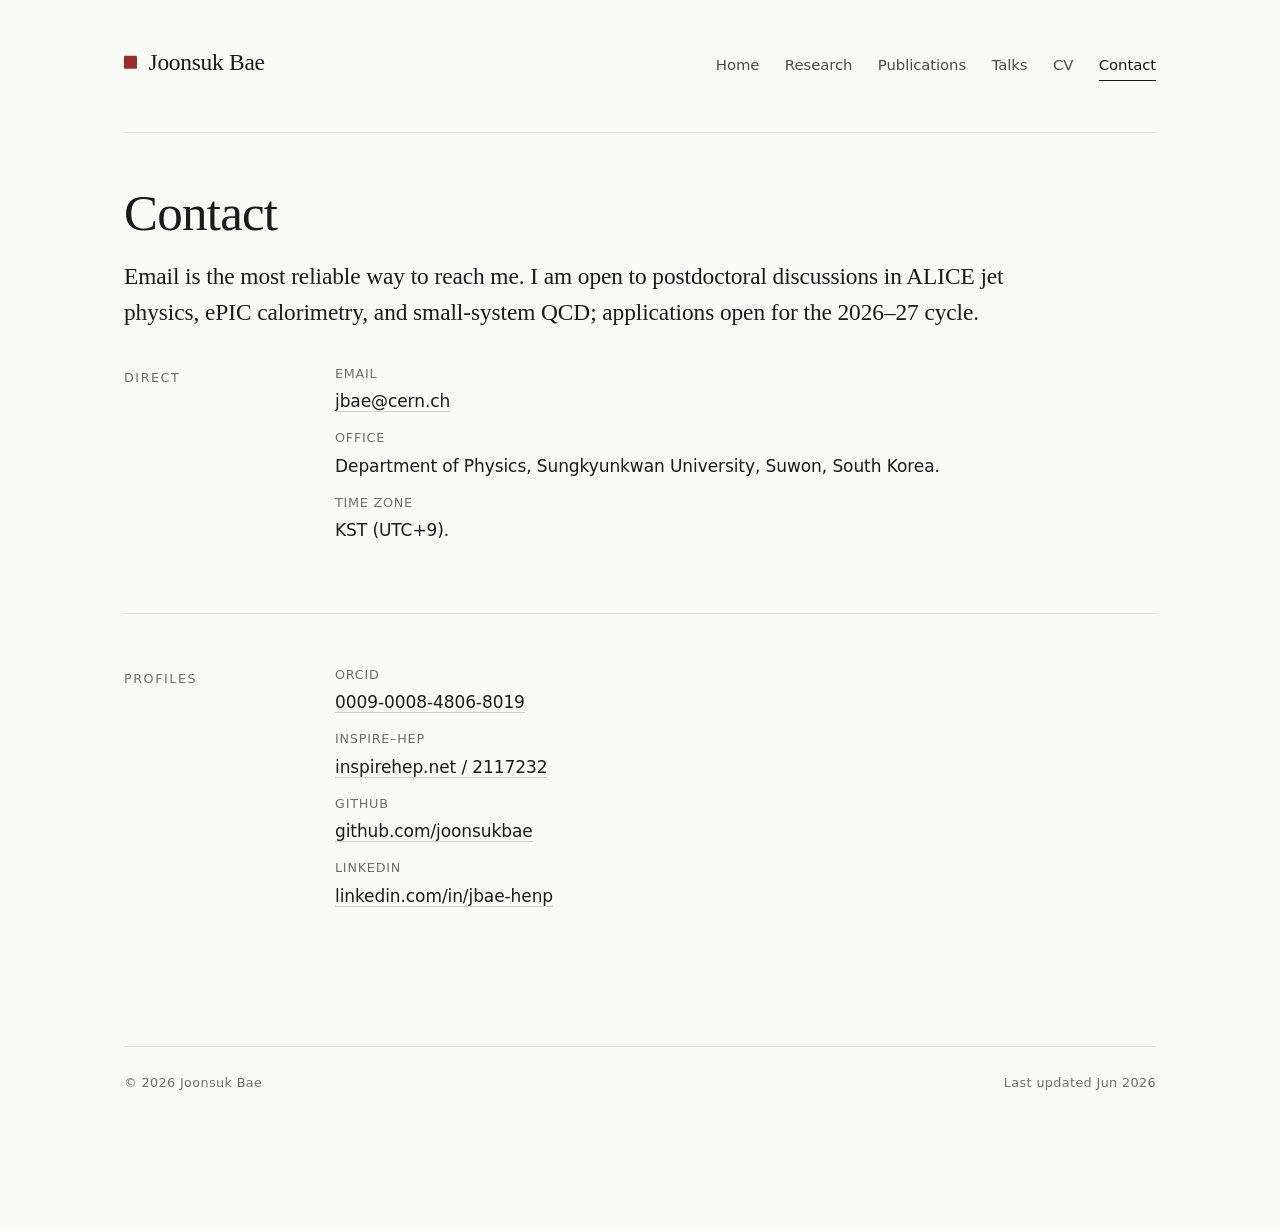
==== contact/index.html @ 0cd7590d "Round 9 homepage rebuild — converged from 3-agent review - index.html: availability line, BIC nomenc" ====
<!doctype html>
<html lang="en">
<head>
  <meta charset="utf-8">
  <meta name="viewport" content="width=device-width, initial-scale=1">
  <title>Contact — Joonsuk Bae</title>
  <meta name="description" content="Contact information for Joonsuk Bae.">
  <link rel="stylesheet" href="/assets/css/style.css">
  <link rel="icon" type="image/svg+xml" href="data:image/svg+xml,%3Csvg xmlns='http://www.w3.org/2000/svg' viewBox='0 0 32 32'%3E%3Crect width='32' height='32' fill='%23fafaf7'/%3E%3Crect x='12' y='12' width='8' height='8' fill='%239b2c2c'/%3E%3C/svg%3E">
</head>
<body>
<a class="skip" href="#main">Skip to content</a>
<div class="page">

  <header class="site-header">
    <div class="brand">
      <a href="/"><span class="mark" aria-hidden="true"></span>Joonsuk&nbsp;Bae</a>
    </div>
    <nav class="nav" aria-label="Primary">
      <a href="/">Home</a>
      <a href="/research/">Research</a>
      <a href="/publications/">Publications</a>
      <a href="/talks/">Talks</a>
      <a href="/cv/">CV</a>
      <a href="/contact/" class="is-current">Contact</a>
    </nav>
  </header>

  <main id="main">

    <h1>Contact</h1>
    <p class="lede">Email is the most reliable way to reach me. I am open to postdoctoral discussions in ALICE jet physics, ePIC calorimetry, and small-system QCD; applications open for the 2026&ndash;27 cycle.</p>

    <section>
      <div class="grid">
        <div class="label">Direct</div>
        <div class="col prose">
          <div class="list list-tight">
            <div class="entry">
              <div class="meta">Email</div>
              <div class="title"><a href="mailto:jbae@cern.ch">jbae@cern.ch</a></div>
            </div>
            <div class="entry">
              <div class="meta">Office</div>
              <div class="title">Department of Physics, Sungkyunkwan University, Suwon, South Korea.</div>
            </div>
            <div class="entry">
              <div class="meta">Time zone</div>
              <div class="title">KST (UTC+9).</div>
            </div>
          </div>
        </div>
      </div>
    </section>

    <section>
      <div class="grid">
        <div class="label">Profiles</div>
        <div class="col prose">
          <div class="list list-tight">
            <div class="entry">
              <div class="meta">ORCID</div>
              <div class="title"><a href="https://orcid.org/0009-0008-4806-8019">0009-0008-4806-8019</a></div>
            </div>
            <div class="entry">
              <div class="meta">INSPIRE&ndash;HEP</div>
              <div class="title"><a href="https://inspirehep.net/authors/2117232">inspirehep.net / 2117232</a></div>
            </div>
            <div class="entry">
              <div class="meta">GitHub</div>
              <div class="title"><a href="https://github.com/joonsukbae">github.com/joonsukbae</a></div>
            </div>
            <div class="entry">
              <div class="meta">LinkedIn</div>
              <div class="title"><a href="https://www.linkedin.com/in/jbae-henp/">linkedin.com/in/jbae-henp</a></div>
            </div>
          </div>
        </div>
      </div>
    </section>

  </main>

  <footer class="site-footer">
    <div>&copy; 2026 Joonsuk Bae</div>
    <div>Last updated Jun&nbsp;2026</div>
  </footer>

</div>
<!-- Cloudflare Web Analytics --><script defer src='https://static.cloudflareinsights.com/beacon.min.js' data-cf-beacon='{"token": "a41907a581c04b09b77e31707e499f1d"}'></script><!-- End Cloudflare Web Analytics -->
</body>
</html>
---- assets/css/style.css ----
/* ============================================================
   Joonsuk Bae — personal site
   Design: Muji / Hara Kenya restraint. Off-white field, ink text,
   single hanko-red accent used sparingly. Asymmetric column at
   wide widths. Strict vertical rhythm. No animation, no shadow.
   ============================================================ */

/* ---------- Reset ---------- */
*, *::before, *::after { box-sizing: border-box; }
html, body, h1, h2, h3, h4, h5, h6, p, ul, ol, figure, blockquote {
  margin: 0;
  padding: 0;
}
ul, ol { list-style: none; }
img { display: block; max-width: 100%; height: auto; }
a { color: inherit; text-decoration: none; }

/* ---------- Tokens ---------- */
:root {
  /* Type — system stack first; serif as accent; tabular for numbers */
  --font-sans: ui-sans-serif, system-ui, -apple-system, "Segoe UI",
               "Inter", "Helvetica Neue", Arial, sans-serif;
  --font-serif: "Newsreader", "Source Serif Pro", "Iowan Old Style",
                "Apple Garamond", "Baskerville", "Times New Roman",
                "Droid Serif", Times, serif;
  --font-mono: ui-monospace, SFMono-Regular, "SF Mono", Menlo,
               Consolas, "Liberation Mono", monospace;

  /* Scale (modular, 1.2 ratio anchored at 16px) */
  --fs-xs:   0.75rem;   /* 12 */
  --fs-sm:   0.875rem;  /* 14 */
  --fs-base: 1rem;      /* 16 */
  --fs-md:   1.125rem;  /* 18 */
  --fs-lg:   1.375rem;  /* 22 */
  --fs-xl:   1.75rem;   /* 28 */
  --fs-2xl:  2.25rem;   /* 36 */
  --fs-3xl:  3rem;      /* 48 */

  /* Rhythm (8px baseline) */
  --s-1: 0.25rem;
  --s-2: 0.5rem;
  --s-3: 0.75rem;
  --s-4: 1rem;
  --s-5: 1.5rem;
  --s-6: 2rem;
  --s-7: 3rem;
  --s-8: 4rem;
  --s-9: 6rem;
  --s-10: 8rem;

  /* Color — off-white / sumi ink / hanko vermilion */
  --c-paper: #fafaf7;
  --c-ink:   #1a1a1a;
  --c-ink-2: #4a4a48;     /* secondary text */
  --c-ink-3: #6f6f6a;     /* tertiary captions; ≥4.5:1 contrast on paper */
  --c-rule:  #e5e3dc;     /* hairlines */
  --c-rule-2:#d4d1c8;     /* slightly stronger rule */
  --c-accent:#9b2c2c;     /* hanko red, used only on hover/marker */

  /* Layout */
  --content-max: 720px;     /* main reading column */
  --wide-max:   1100px;     /* full page frame */
  --gutter:     2rem;

  /* Motion */
  --t-fast: 90ms;
}

@media (prefers-color-scheme: dark) {
  :root {
    --c-paper: #0e0e0d;
    --c-ink:   #ebe9e1;
    --c-ink-2: #b6b4ac;
    --c-ink-3: #7a7872;
    --c-rule:  #2a2925;
    --c-rule-2:#3a3833;
    --c-accent:#c97070;
  }
}

/* ---------- Base ---------- */
html {
  font-size: 17px;
  -webkit-text-size-adjust: 100%;
  text-rendering: optimizeLegibility;
  -webkit-font-smoothing: antialiased;
  -moz-osx-font-smoothing: grayscale;
}

body {
  background: var(--c-paper);
  color: var(--c-ink);
  font-family: var(--font-sans);
  font-size: var(--fs-base);
  line-height: 1.6;
  font-feature-settings: "ss01", "kern", "liga", "calt";
  font-variant-numeric: oldstyle-nums proportional-nums;
  letter-spacing: -0.005em;
}

/* ---------- Layout frame ---------- */
.page {
  max-width: var(--wide-max);
  margin: 0 auto;
  padding: var(--s-7) var(--gutter) var(--s-10);
}

.col {
  max-width: var(--content-max);
}

/* Asymmetric two-column at wide widths — rehlers-style:
   a slim left rail with section labels, wide reading column right. */
.grid {
  display: grid;
  grid-template-columns: 1fr;
  gap: var(--s-5);
}

@media (min-width: 900px) {
  .grid {
    grid-template-columns: 160px minmax(0, var(--content-max));
    gap: var(--s-7);
  }
  .grid > .label {
    text-align: left;
    padding-top: var(--s-1);
  }
}

/* ---------- Header ---------- */
.site-header {
  display: flex;
  flex-direction: column;
  gap: var(--s-2);
  padding-bottom: var(--s-7);
  margin-bottom: var(--s-7);
  border-bottom: 1px solid var(--c-rule);
}
@media (min-width: 700px) {
  .site-header {
    flex-direction: row;
    align-items: baseline;
    justify-content: space-between;
    gap: var(--s-6);
  }
}

.brand {
  font-family: var(--font-serif);
  font-weight: 400;
  font-size: var(--fs-lg);
  letter-spacing: -0.01em;
  line-height: 1;
}
.brand a {
  display: inline-flex;
  align-items: baseline;
  gap: 0.5em;
}
.brand .mark {
  display: inline-block;
  width: 0.55em;
  height: 0.55em;
  background: var(--c-accent);
  border-radius: 1px;
  transform: translateY(-0.05em);
}

.nav {
  display: flex;
  gap: var(--s-5);
  font-size: var(--fs-sm);
  color: var(--c-ink-2);
  flex-wrap: wrap;
}
.nav a {
  position: relative;
  padding-bottom: 2px;
  transition: color var(--t-fast) ease;
}
.nav a:hover { color: var(--c-ink); }
.nav a.is-current {
  color: var(--c-ink);
  border-bottom: 1px solid var(--c-ink);
}

/* ---------- Section labels (left rail) ---------- */
.label {
  font-size: var(--fs-xs);
  letter-spacing: 0.12em;
  text-transform: uppercase;
  color: var(--c-ink-3);
  font-weight: 500;
}

/* ---------- Headings ---------- */
h1, h2, h3, h4 {
  font-family: var(--font-serif);
  font-weight: 400;
  letter-spacing: -0.015em;
  line-height: 1.15;
  color: var(--c-ink);
}

h1 {
  font-size: var(--fs-2xl);
  margin-bottom: var(--s-4);
}
@media (min-width: 700px) {
  h1 { font-size: var(--fs-3xl); }
}

h2 {
  font-size: var(--fs-xl);
  margin-bottom: var(--s-4);
}

h3 {
  font-size: var(--fs-md);
  font-family: var(--font-sans);
  font-weight: 600;
  letter-spacing: -0.005em;
  margin-bottom: var(--s-2);
}

/* ---------- Prose ---------- */
.prose p + p { margin-top: var(--s-4); }
.prose p,
.prose li {
  color: var(--c-ink);
  max-width: 64ch;
}
.prose a {
  border-bottom: 1px solid var(--c-rule-2);
  transition: border-color var(--t-fast) ease, color var(--t-fast) ease;
}
.prose a:hover {
  border-bottom-color: var(--c-accent);
  color: var(--c-accent);
}

.lede {
  font-family: var(--font-serif);
  font-size: var(--fs-lg);
  line-height: 1.5;
  color: var(--c-ink);
  max-width: 38em;
  margin-bottom: var(--s-6);
}

/* ---------- Section ---------- */
section + section {
  margin-top: var(--s-8);
  padding-top: var(--s-7);
  border-top: 1px solid var(--c-rule);
}

/* ---------- Lists ---------- */
.list {
  display: flex;
  flex-direction: column;
  gap: var(--s-5);
}
.list-tight { gap: var(--s-3); }

.entry {
  display: grid;
  grid-template-columns: 1fr;
  gap: var(--s-1);
}
.entry .meta {
  font-size: var(--fs-xs);
  letter-spacing: 0.06em;
  text-transform: uppercase;
  color: var(--c-ink-3);
}
.entry .title {
  font-size: var(--fs-base);
  font-weight: 500;
  color: var(--c-ink);
}
.entry .title em { font-style: italic; color: var(--c-ink); }
.entry .sub {
  font-size: var(--fs-sm);
  color: var(--c-ink-2);
}
.entry a {
  border-bottom: 1px solid var(--c-rule-2);
  transition: border-color var(--t-fast) ease, color var(--t-fast) ease;
}
.entry a:hover { border-bottom-color: var(--c-accent); color: var(--c-accent); }

/* Two-column row: title on left, date on right */
.row {
  display: grid;
  grid-template-columns: 1fr auto;
  gap: var(--s-4);
  align-items: baseline;
  padding: var(--s-4) 0;
  border-bottom: 1px solid var(--c-rule);
}
.row:last-child { border-bottom: none; }
.row .when {
  font-size: var(--fs-sm);
  color: var(--c-ink-3);
  font-variant-numeric: tabular-nums;
  white-space: nowrap;
  padding-top: 0.18em;
}
.row .what { font-size: var(--fs-base); line-height: 1.45; }
.row .what em { font-style: italic; color: var(--c-ink-2); }
/* When a .kind tag precedes the title <em>, drop the title onto its own line */
.row .what .kind + em,
.row .what .kind ~ em {
  display: block;
  margin-top: var(--s-1);
  font-size: var(--fs-sm);
}
.row .what .where { font-weight: 500; }
.row .what .where a,
.row .what a .where { color: inherit; }
.row .what .kind {
  display: inline-block;
  font-size: var(--fs-xs);
  letter-spacing: 0.08em;
  text-transform: uppercase;
  color: var(--c-ink-3);
  margin-left: var(--s-3);
  padding-left: var(--s-3);
  border-left: 1px solid var(--c-rule);
}

/* ---------- Publications ---------- */
.pub {
  display: grid;
  grid-template-columns: 2.5rem 1fr;
  gap: var(--s-4);
  padding: var(--s-4) 0;
  border-bottom: 1px solid var(--c-rule);
}
.pub:last-child { border-bottom: none; }
.pub .num {
  font-variant-numeric: tabular-nums;
  font-size: var(--fs-xs);
  color: var(--c-ink-3);
  padding-top: 0.35em;
  letter-spacing: 0.05em;
}
.pub .body { display: flex; flex-direction: column; gap: var(--s-2); }
.pub .authors {
  font-size: var(--fs-sm);
  color: var(--c-ink-2);
  line-height: 1.5;
}
.pub .authors .me { color: var(--c-ink); font-weight: 500; }
.pub .ptitle {
  font-size: var(--fs-base);
  color: var(--c-ink);
  font-weight: 400;
}
.pub .venue {
  font-size: var(--fs-sm);
  color: var(--c-ink-2);
}
.pub .venue em { font-style: italic; }
.pub .links {
  display: flex;
  gap: var(--s-4);
  font-size: var(--fs-xs);
  letter-spacing: 0.06em;
  text-transform: uppercase;
  color: var(--c-ink-3);
  margin-top: var(--s-1);
}
.pub .links a {
  border-bottom: 1px solid var(--c-rule-2);
  padding-bottom: 1px;
  transition: color var(--t-fast) ease, border-color var(--t-fast) ease;
}
.pub .links a:hover { color: var(--c-accent); border-bottom-color: var(--c-accent); }
.pub .role {
  font-size: var(--fs-sm);
  color: var(--c-ink-2);
  font-style: italic;
}
.pub .tag,
.role .tag {
  display: inline-block;
  font-size: var(--fs-xs);
  letter-spacing: 0.10em;
  text-transform: uppercase;
  color: var(--c-ink-3);
  margin-right: var(--s-3);
  padding-right: var(--s-3);
  border-right: 1px solid var(--c-rule);
}
.tag-lead { color: var(--c-accent); }

/* ---------- Hero (home) ---------- */
.hero {
  display: grid;
  grid-template-columns: 1fr;
  gap: var(--s-6);
  margin-bottom: var(--s-9);
  padding-top: var(--s-3);
}
@media (min-width: 900px) {
  .hero {
    grid-template-columns: minmax(0, 1fr);
    gap: var(--s-8);
    align-items: start;
  }
  .hero:has(.portrait) {
    grid-template-columns: minmax(0, 1fr) 220px;
  }
}

/* Availability strip */
.availability {
  color: var(--c-accent, #9b2c2c);
  margin-bottom: var(--s-5);
  font-size: var(--fs-md, 1rem);
}
.availability strong { color: var(--c-accent, #9b2c2c); }

/* Primary CTA style for CV link */
a.cta {
  background: var(--c-accent, #9b2c2c);
  color: #fff;
  padding: 0.3em 0.8em;
  border-radius: 2px;
  text-decoration: none;
  font-weight: 600;
}
a.cta:hover { background: #7a2222; }

/* Small dimmed text inline (e.g., city after venue name) */
.dim { color: var(--c-ink-3, #888); font-weight: normal; }
.hero .kicker {
  font-size: var(--fs-xs);
  letter-spacing: 0.14em;
  text-transform: uppercase;
  color: var(--c-ink-3);
  margin-bottom: var(--s-4);
}
.hero h1 {
  margin-bottom: var(--s-5);
  font-size: var(--fs-2xl);
}
@media (min-width: 700px) {
  .hero h1 { font-size: var(--fs-3xl); }
}
.hero .lede {
  margin-bottom: var(--s-6);
  max-width: 36em;
}
.hero .portrait {
  margin: 0;
}
.hero .portrait img {
  width: 100%;
  height: auto;
  display: block;
  filter: grayscale(8%);
}

/* Definition list — used on home "Now" */
.dl {
  display: grid;
  grid-template-columns: 1fr;
  gap: 0;
  margin: 0;
}
.dl dt {
  font-family: var(--font-sans);
  font-size: var(--fs-xs);
  font-weight: 500;
  letter-spacing: 0.10em;
  text-transform: uppercase;
  color: var(--c-ink-3);
  padding-top: var(--s-4);
  margin-top: var(--s-4);
  border-top: 1px solid var(--c-rule);
}
.dl dt:first-of-type { border-top: none; margin-top: 0; padding-top: 0; }
.dl dd {
  margin: var(--s-2) 0 0 0;
  max-width: 60ch;
  color: var(--c-ink);
}

/* Skip-link */
.skip {
  position: absolute;
  left: -9999px;
  top: 0;
  padding: 0.5rem 0.75rem;
  background: var(--c-ink);
  color: var(--c-paper);
  font-size: var(--fs-sm);
}
.skip:focus { left: 1rem; top: 1rem; z-index: 100; }

/* ---------- Quick links cluster ---------- */
.quick {
  display: flex;
  flex-wrap: wrap;
  gap: var(--s-2) var(--s-5);
  font-size: var(--fs-sm);
  color: var(--c-ink-2);
}
.quick a {
  border-bottom: 1px solid var(--c-rule-2);
  padding-bottom: 1px;
  transition: color var(--t-fast) ease, border-color var(--t-fast) ease;
}
.quick a:hover { color: var(--c-accent); border-bottom-color: var(--c-accent); }

/* ---------- Footer ---------- */
.site-footer {
  margin-top: var(--s-10);
  padding-top: var(--s-5);
  border-top: 1px solid var(--c-rule);
  display: flex;
  flex-wrap: wrap;
  justify-content: space-between;
  gap: var(--s-3);
  font-size: var(--fs-xs);
  color: var(--c-ink-3);
  letter-spacing: 0.03em;
}

/* ---------- Utilities ---------- */
.muted { color: var(--c-ink-3); }
.serif { font-family: var(--font-serif); }
.italic { font-style: italic; }
.center { text-align: center; }
.kbd {
  font-family: var(--font-mono);
  font-size: 0.85em;
}

/* CV embed */
.cv-embed {
  width: 100%;
  height: 80vh;
  border: 1px solid var(--c-rule);
  background: var(--c-rule);
}

/* Focus */
a:focus-visible {
  outline: 2px solid var(--c-accent);
  outline-offset: 3px;
}

/* Print */
@media print {
  .nav, .site-footer { display: none; }
  body { background: white; color: black; }
}
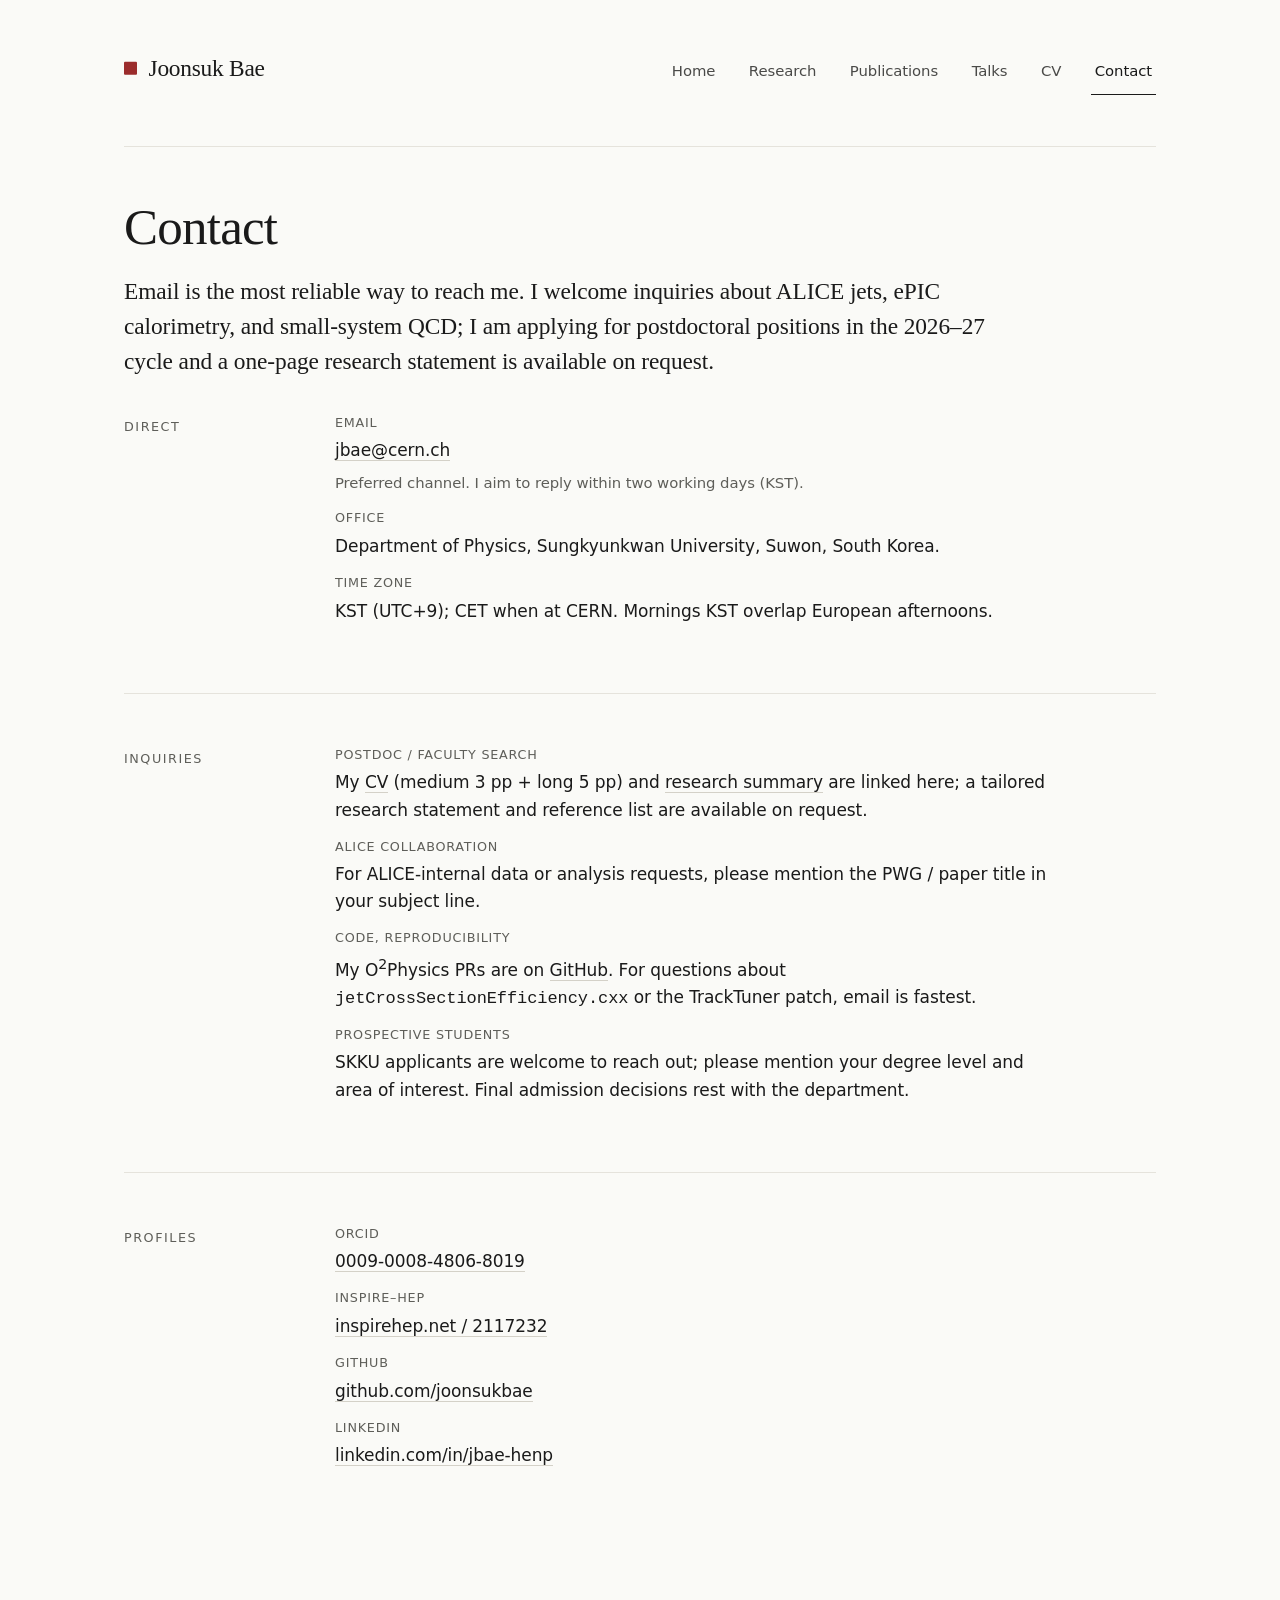
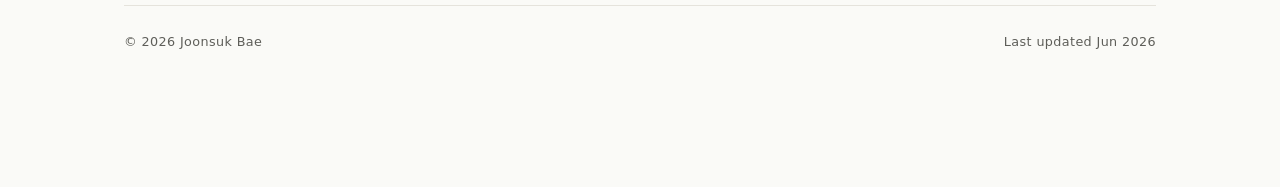
==== commit 06d60ae6: "Homepage R1: SEO/infra + content depth (10-agent parallel audit) NEW FILES: sitemap.xml, robots.txt," ====
--- a/contact/index.html
+++ b/contact/index.html
@@ -4,7 +4,18 @@
   <meta charset="utf-8">
   <meta name="viewport" content="width=device-width, initial-scale=1">
   <title>Contact — Joonsuk Bae</title>
-  <meta name="description" content="Contact information for Joonsuk Bae.">
+  <meta name="description" content="Contact details and inquiry guidance for Joonsuk Bae — PhD candidate, ALICE Run 3 jet physics, Sungkyunkwan University.">
+  <meta name="author" content="Joonsuk Bae">
+  <link rel="canonical" href="https://joonsukbae.com/contact/">
+  <meta property="og:title" content="Contact — Joonsuk Bae">
+  <meta property="og:description" content="Contact details and inquiry guidance.">
+  <meta property="og:type" content="profile">
+  <meta property="og:url" content="https://joonsukbae.com/contact/">
+  <meta property="og:site_name" content="Joonsuk Bae">
+  <meta name="twitter:card" content="summary">
+  <meta name="twitter:title" content="Contact — Joonsuk Bae">
+  <meta name="twitter:description" content="Contact details and inquiry guidance.">
+  <meta name="theme-color" content="#fafaf7">
   <link rel="stylesheet" href="/assets/css/style.css">
   <link rel="icon" type="image/svg+xml" href="data:image/svg+xml,%3Csvg xmlns='http://www.w3.org/2000/svg' viewBox='0 0 32 32'%3E%3Crect width='32' height='32' fill='%23fafaf7'/%3E%3Crect x='12' y='12' width='8' height='8' fill='%239b2c2c'/%3E%3C/svg%3E">
 </head>
@@ -29,7 +40,7 @@
   <main id="main">
 
     <h1>Contact</h1>
-    <p class="lede">Email is the most reliable way to reach me. I am open to postdoctoral discussions in ALICE jet physics, ePIC calorimetry, and small-system QCD; applications open for the 2026&ndash;27 cycle.</p>
+    <p class="lede">Email is the most reliable way to reach me. I welcome inquiries about ALICE jets, ePIC calorimetry, and small-system QCD; I am applying for postdoctoral positions in the 2026&ndash;27 cycle and a one-page research statement is available on request.</p>
 
     <section>
       <div class="grid">
@@ -39,6 +50,7 @@
             <div class="entry">
               <div class="meta">Email</div>
               <div class="title"><a href="mailto:jbae@cern.ch">jbae@cern.ch</a></div>
+              <div class="sub">Preferred channel. I aim to reply within two working days (KST).</div>
             </div>
             <div class="entry">
               <div class="meta">Office</div>
@@ -46,7 +58,33 @@
             </div>
             <div class="entry">
               <div class="meta">Time zone</div>
-              <div class="title">KST (UTC+9).</div>
+              <div class="title">KST (UTC+9); CET when at CERN. Mornings KST overlap European afternoons.</div>
+            </div>
+          </div>
+        </div>
+      </div>
+    </section>
+
+    <section>
+      <div class="grid">
+        <div class="label">Inquiries</div>
+        <div class="col prose">
+          <div class="list list-tight">
+            <div class="entry">
+              <div class="meta">Postdoc / faculty search</div>
+              <div class="title">My <a href="/cv/">CV</a> (medium 3 pp + long 5 pp) and <a href="/research/">research summary</a> are linked here; a tailored research statement and reference list are available on request.</div>
+            </div>
+            <div class="entry">
+              <div class="meta">ALICE collaboration</div>
+              <div class="title">For ALICE-internal data or analysis requests, please mention the PWG / paper title in your subject line.</div>
+            </div>
+            <div class="entry">
+              <div class="meta">Code, reproducibility</div>
+              <div class="title">My O<sup>2</sup>Physics PRs are on <a href="https://github.com/joonsukbae">GitHub</a>. For questions about <code>jetCrossSectionEfficiency.cxx</code> or the TrackTuner patch, email is fastest.</div>
+            </div>
+            <div class="entry">
+              <div class="meta">Prospective students</div>
+              <div class="title">SKKU applicants are welcome to reach out; please mention your degree level and area of interest. Final admission decisions rest with the department.</div>
             </div>
           </div>
         </div>
--- a/assets/css/style.css
+++ b/assets/css/style.css
@@ -52,7 +52,7 @@
   --c-paper: #fafaf7;
   --c-ink:   #1a1a1a;
   --c-ink-2: #4a4a48;     /* secondary text */
-  --c-ink-3: #6f6f6a;     /* tertiary captions; ≥4.5:1 contrast on paper */
+  --c-ink-3: #5e5e59;     /* tertiary captions; AA contrast (≥4.5:1) on paper */
   --c-rule:  #e5e3dc;     /* hairlines */
   --c-rule-2:#d4d1c8;     /* slightly stronger rule */
   --c-accent:#9b2c2c;     /* hanko red, used only on hover/marker */
@@ -71,7 +71,7 @@
     --c-paper: #0e0e0d;
     --c-ink:   #ebe9e1;
     --c-ink-2: #b6b4ac;
-    --c-ink-3: #7a7872;
+    --c-ink-3: #8d8b84;     /* AA contrast on dark paper */
     --c-rule:  #2a2925;
     --c-rule-2:#3a3833;
     --c-accent:#c97070;
@@ -555,8 +555,107 @@
   outline-offset: 3px;
 }
 
-/* Print */
+/* ==========================================================================
+   Accessibility & polish (post 10-agent homepage audit, 2026-06-06)
+   ========================================================================== */
+
+/* Touch targets — 44x44 minimum on tap surfaces. WCAG 2.5.5 */
+.nav { gap: var(--s-3) var(--s-5); }
+.nav a {
+  display: inline-block;
+  padding: 10px 4px;
+  min-height: 44px;
+  line-height: 1.4;
+}
+.quick a {
+  display: inline-block;
+  padding: 8px 2px;
+  min-height: 44px;
+  line-height: 1.4;
+}
+a.cta {
+  display: inline-block;
+  padding: 0.55em 1.0em;
+  min-height: 44px;
+  line-height: 1.4;
+}
+
+/* Long-token wrap — prevent 320px horizontal scroll on code spans, DOIs, URLs */
+body, .pub .ptitle, .dl dd, code, .entry .title {
+  overflow-wrap: anywhere;
+}
+
+/* Mobile gutter reduction */
+@media (max-width: 480px) {
+  .page { padding: var(--s-5) var(--s-4) var(--s-7); }
+}
+
+/* Keyboard focus on nav links */
+.nav a:focus-visible {
+  outline: 2px solid var(--c-accent);
+  outline-offset: 4px;
+  border-radius: 2px;
+}
+
+/* Visited links — stay in neutral, never accent */
+.prose a:visited,
+.entry a:visited,
+.pub .links a:visited,
+.quick a:visited,
+.row .what a:visited { color: var(--c-ink-2); }
+
+/* Contact .entry .sub helper */
+.entry .sub {
+  color: var(--c-ink-3);
+  font-size: var(--fs-sm, 0.9rem);
+  margin-top: 0.2em;
+}
+
+/* ==========================================================================
+   Print stylesheet — academic CV-adjacent site
+   ========================================================================== */
 @media print {
-  .nav, .site-footer { display: none; }
-  body { background: white; color: black; }
-}
+  @page { margin: 18mm; }
+  body {
+    background: #fff;
+    color: #000;
+    font-size: 10.5pt;
+    line-height: 1.45;
+  }
+  .skip, .nav, .site-footer, .cta { display: none; }
+  .page { max-width: none; padding: 0; }
+  .site-header {
+    border-bottom: 1px solid #000;
+    margin-bottom: 1.2em;
+    padding-bottom: 0.5em;
+  }
+  .brand { font-size: 14pt; }
+  .brand .mark { background: #000; }
+  h1 { font-size: 18pt; }
+  h2 { font-size: 13pt; }
+  h3 { font-size: 11pt; }
+  section + section {
+    border-top: 1px solid #999;
+    margin-top: 1.2em;
+    padding-top: 1em;
+  }
+  .grid { display: block; }
+  .label { font-size: 8pt; margin-bottom: 0.3em; }
+  a {
+    color: #000;
+    text-decoration: underline;
+    border-bottom: none !important;
+  }
+  a[href^="http"]::after,
+  a[href^="mailto:"]::after {
+    content: " (" attr(href) ")";
+    font-size: 8.5pt;
+    color: #444;
+    word-break: break-all;
+  }
+  a[href^="/"]::after,
+  a[href^="#"]::after { content: ""; }
+  .pub, .row, .dl dt { page-break-inside: avoid; }
+  h1, h2, h3 { page-break-after: avoid; }
+  img { max-width: 100%; }
+}
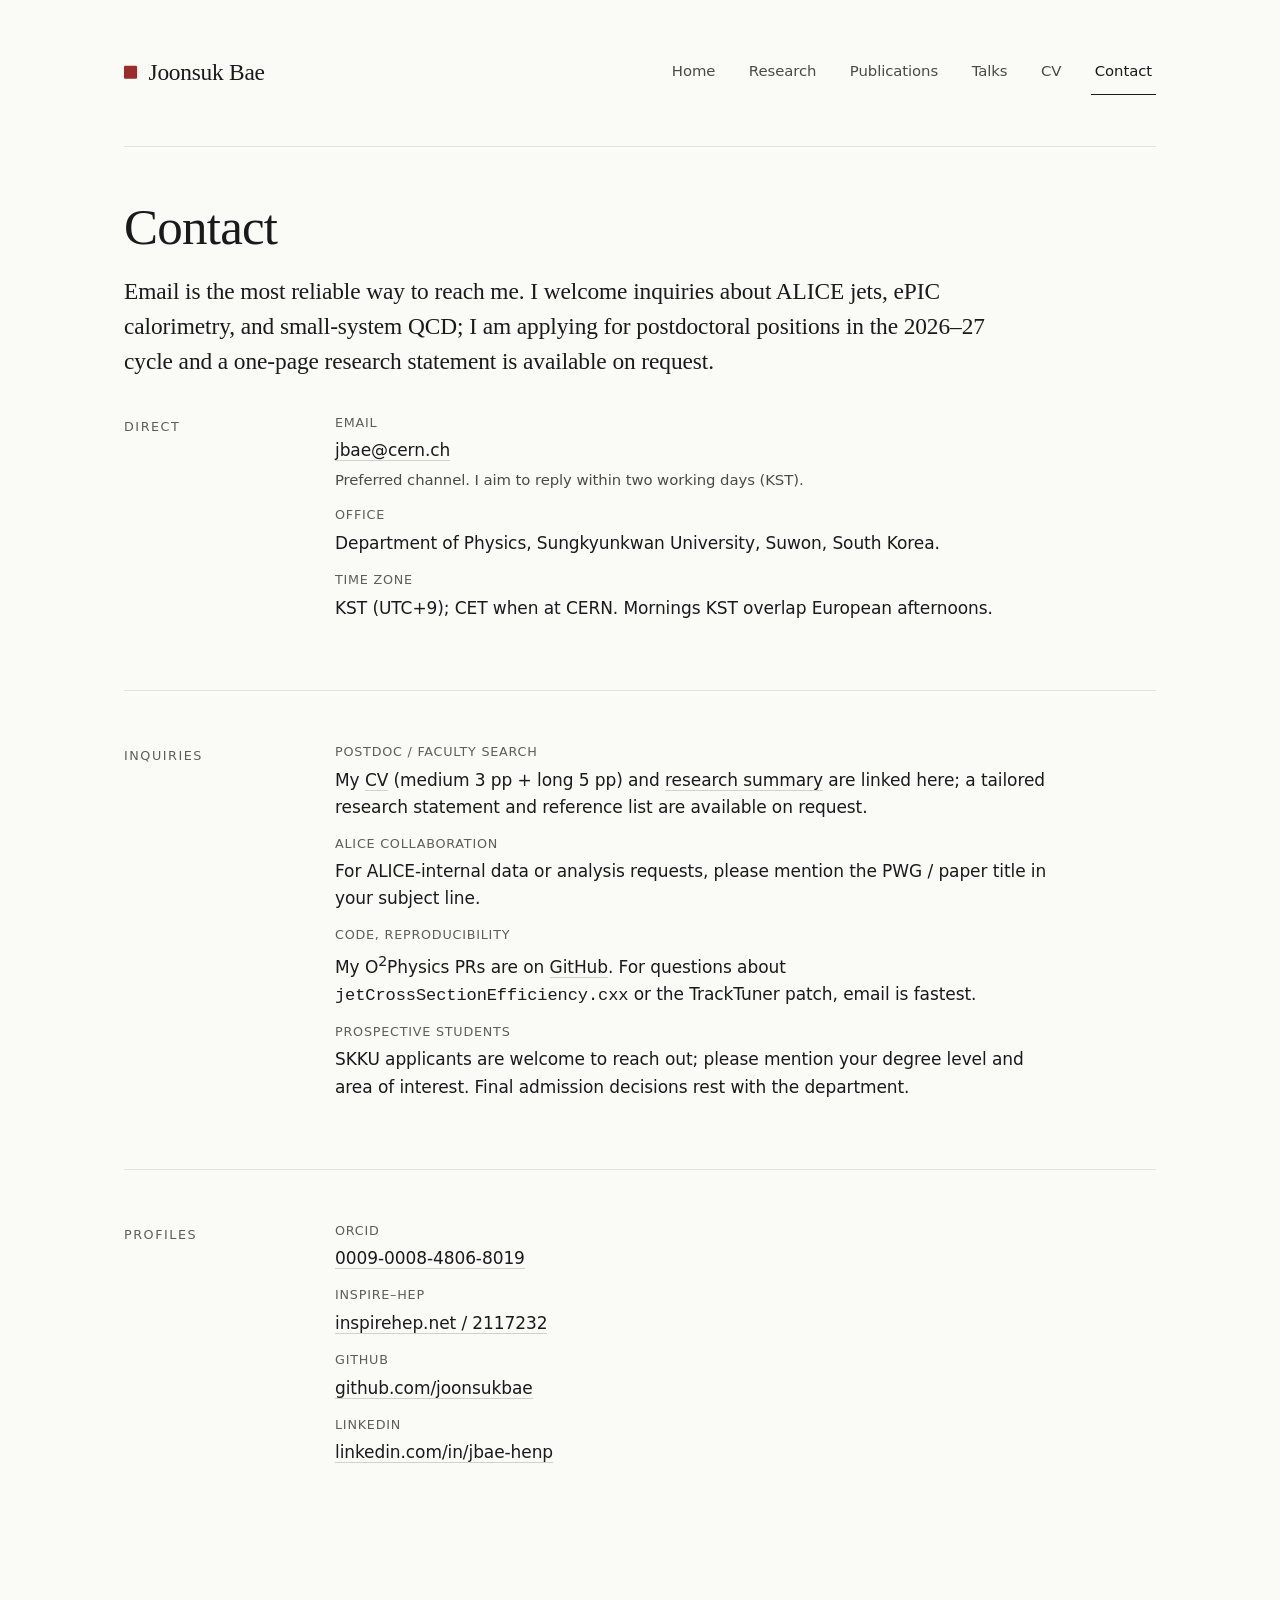
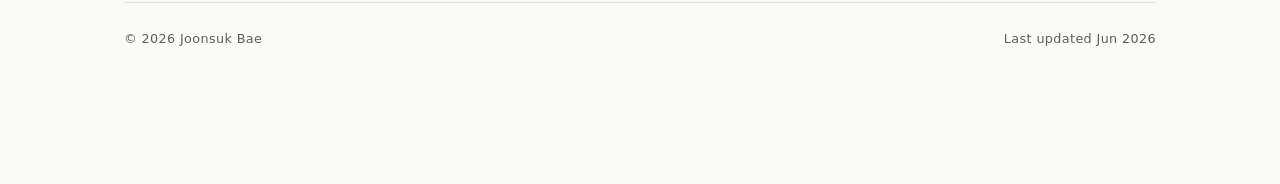
==== commit cacee892: "Homepage R2: 6-agent verification fixes CV file sizes corrected to filesystem reality: - medium 437 " ====
--- a/contact/index.html
+++ b/contact/index.html
@@ -12,6 +12,7 @@
   <meta property="og:type" content="profile">
   <meta property="og:url" content="https://joonsukbae.com/contact/">
   <meta property="og:site_name" content="Joonsuk Bae">
+  <meta property="og:locale" content="en_US">
   <meta name="twitter:card" content="summary">
   <meta name="twitter:title" content="Contact — Joonsuk Bae">
   <meta name="twitter:description" content="Contact details and inquiry guidance.">
--- a/assets/css/style.css
+++ b/assets/css/style.css
@@ -580,14 +580,34 @@
   line-height: 1.4;
 }
 
-/* Long-token wrap — prevent 320px horizontal scroll on code spans, DOIs, URLs */
-body, .pub .ptitle, .dl dd, code, .entry .title {
-  overflow-wrap: anywhere;
-}
+/* Long-token wrap — scoped to long-content nodes only.
+   Body uses break-word (safer); explicit nodes get anywhere (DOIs, code, file paths). */
+body { overflow-wrap: break-word; }
+.pub .ptitle, .dl dd, code, .entry .title { overflow-wrap: anywhere; }
 
 /* Mobile gutter reduction */
 @media (max-width: 480px) {
   .page { padding: var(--s-5) var(--s-4) var(--s-7); }
+}
+
+/* Header alignment fix — with 44px nav tap targets, baseline drifts.
+   Switch to center at desktop where header is horizontal flex. */
+@media (min-width: 700px) {
+  .site-header { align-items: center; }
+}
+
+/* Stack .row on narrow viewports to give the title full width */
+@media (max-width: 420px) {
+  .row { grid-template-columns: 1fr; gap: var(--s-1); }
+  .row .when { padding-top: 0; }
+}
+
+/* Reduced motion */
+@media (prefers-reduced-motion: reduce) {
+  *, *::before, *::after {
+    transition-duration: 0.01ms !important;
+    animation-duration: 0.01ms !important;
+  }
 }
 
 /* Keyboard focus on nav links */
@@ -604,12 +624,7 @@
 .quick a:visited,
 .row .what a:visited { color: var(--c-ink-2); }
 
-/* Contact .entry .sub helper */
-.entry .sub {
-  color: var(--c-ink-3);
-  font-size: var(--fs-sm, 0.9rem);
-  margin-top: 0.2em;
-}
+/* .entry .sub helper — defined once at style.css:284, no duplicate needed */
 
 /* ==========================================================================
    Print stylesheet — academic CV-adjacent site
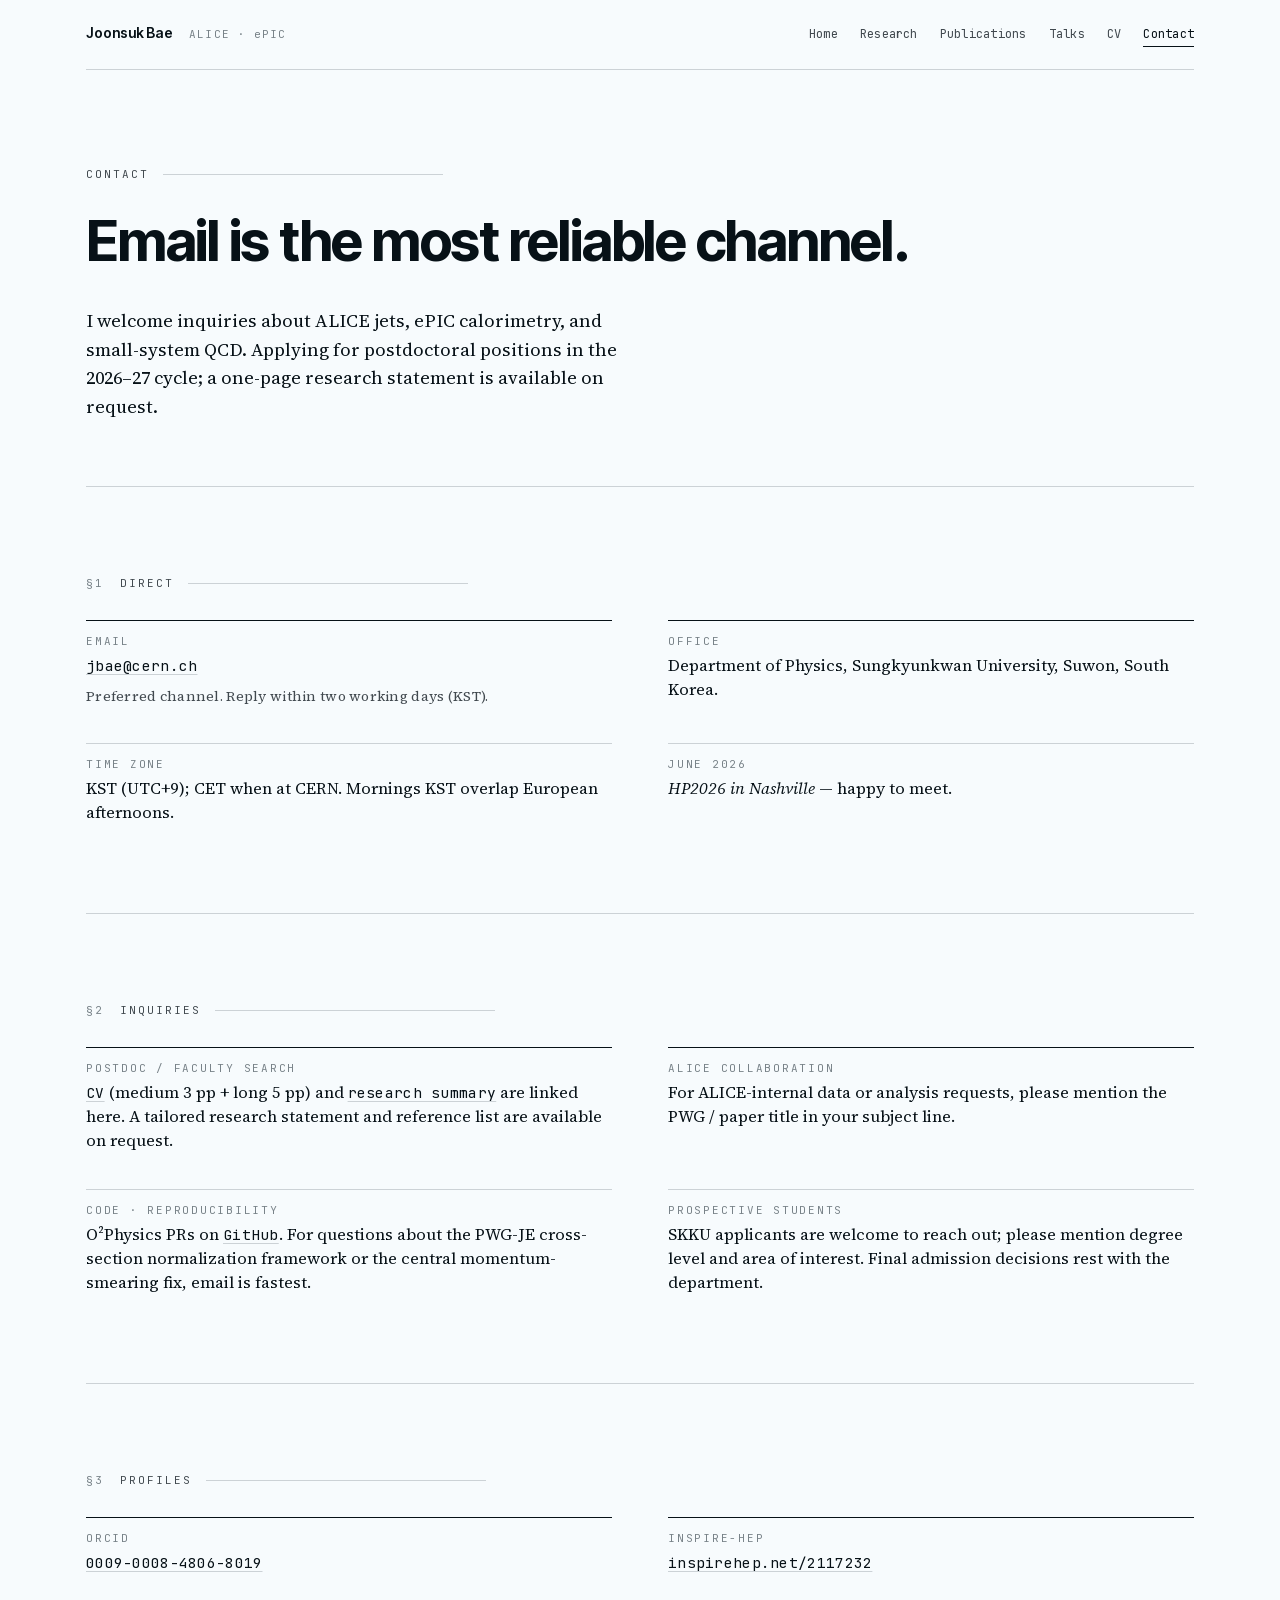
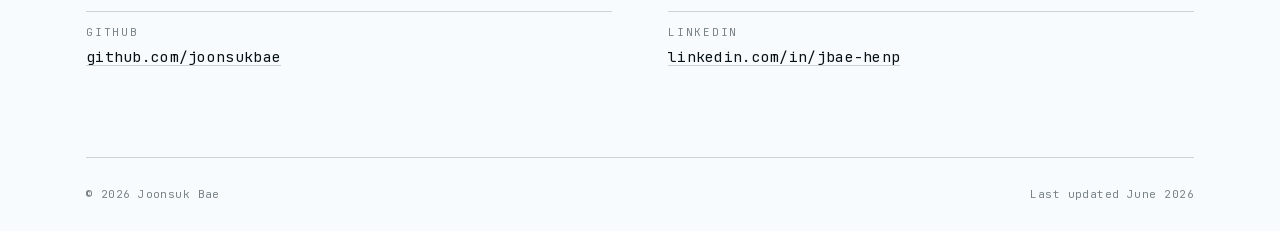
==== commit f30f7fae: "Redesign v2 — promote to root, archive v1 Distinctive identity grounded in subject matter: - Hero: A" ====
--- a/contact/index.html
+++ b/contact/index.html
@@ -4,128 +4,129 @@
   <meta charset="utf-8">
   <meta name="viewport" content="width=device-width, initial-scale=1">
   <title>Contact — Joonsuk Bae</title>
-  <meta name="description" content="Contact details and inquiry guidance for Joonsuk Bae — PhD candidate, ALICE Run 3 jet physics, Sungkyunkwan University.">
-  <meta name="author" content="Joonsuk Bae">
+  <meta name="description" content="Contact details and inquiry guidance for Joonsuk Bae — PhD candidate, ALICE Run 3 jets, ePIC BIC.">
   <link rel="canonical" href="https://joonsukbae.com/contact/">
   <meta property="og:title" content="Contact — Joonsuk Bae">
-  <meta property="og:description" content="Contact details and inquiry guidance.">
-  <meta property="og:type" content="profile">
-  <meta property="og:url" content="https://joonsukbae.com/contact/">
-  <meta property="og:site_name" content="Joonsuk Bae">
-  <meta property="og:locale" content="en_US">
-  <meta name="twitter:card" content="summary">
-  <meta name="twitter:title" content="Contact — Joonsuk Bae">
-  <meta name="twitter:description" content="Contact details and inquiry guidance.">
-  <meta name="theme-color" content="#fafaf7">
-  <link rel="stylesheet" href="/assets/css/style.css">
-  <link rel="icon" type="image/svg+xml" href="data:image/svg+xml,%3Csvg xmlns='http://www.w3.org/2000/svg' viewBox='0 0 32 32'%3E%3Crect width='32' height='32' fill='%23fafaf7'/%3E%3Crect x='12' y='12' width='8' height='8' fill='%239b2c2c'/%3E%3C/svg%3E">
+  <meta name="theme-color" content="#f6f7fa">
+  <link rel="stylesheet" href="../assets/css/style.css">
+  <link rel="icon" type="image/svg+xml" href="data:image/svg+xml,%3Csvg xmlns='http://www.w3.org/2000/svg' viewBox='0 0 32 32'%3E%3Crect width='32' height='32' fill='%23f6f7fa'/%3E%3Crect x='12' y='12' width='8' height='8' fill='%231a1f2a'/%3E%3C/svg%3E">
 </head>
 <body>
 <a class="skip" href="#main">Skip to content</a>
 <div class="page">
 
-  <header class="site-header">
-    <div class="brand">
-      <a href="/"><span class="mark" aria-hidden="true"></span>Joonsuk&nbsp;Bae</a>
+  <header class="topbar">
+    <div class="topbar__left">
+      <a class="topbar__name" href="../">Joonsuk Bae</a>
+      <span class="topbar__aff">ALICE · ePIC</span>
     </div>
-    <nav class="nav" aria-label="Primary">
-      <a href="/">Home</a>
-      <a href="/research/">Research</a>
-      <a href="/publications/">Publications</a>
-      <a href="/talks/">Talks</a>
-      <a href="/cv/">CV</a>
-      <a href="/contact/" class="is-current">Contact</a>
+    <nav class="topbar__links" aria-label="Primary">
+      <a href="../">Home</a>
+      <a href="../research/">Research</a>
+      <a href="../publications/">Publications</a>
+      <a href="../talks/">Talks</a>
+      <a href="../cv/">CV</a>
+      <a href="./" aria-current="page">Contact</a>
     </nav>
   </header>
 
   <main id="main">
 
-    <h1>Contact</h1>
-    <p class="lede">Email is the most reliable way to reach me. I welcome inquiries about ALICE jets, ePIC calorimetry, and small-system QCD; I am applying for postdoctoral positions in the 2026&ndash;27 cycle and a one-page research statement is available on request.</p>
+    <section class="hero" style="padding-bottom: 32px;">
+      <div class="eyebrow">Contact</div>
+      <h1 class="hero__h1">Email is the most reliable channel.</h1>
+      <p class="hero__sub">
+        I welcome inquiries about ALICE jets, ePIC calorimetry, and
+        small-system QCD. Applying for postdoctoral positions in the 2026–27
+        cycle; a one-page research statement is available on request.
+      </p>
+    </section>
 
-    <section>
-      <div class="grid">
-        <div class="label">Direct</div>
-        <div class="col prose">
-          <div class="list list-tight">
-            <div class="entry">
-              <div class="meta">Email</div>
-              <div class="title"><a href="mailto:jbae@cern.ch">jbae@cern.ch</a></div>
-              <div class="sub">Preferred channel. I aim to reply within two working days (KST).</div>
-            </div>
-            <div class="entry">
-              <div class="meta">Office</div>
-              <div class="title">Department of Physics, Sungkyunkwan University, Suwon, South Korea.</div>
-            </div>
-            <div class="entry">
-              <div class="meta">Time zone</div>
-              <div class="title">KST (UTC+9); CET when at CERN. Mornings KST overlap European afternoons.</div>
-            </div>
-          </div>
+    <!-- Direct -->
+    <section class="section">
+      <div class="eyebrow"><span class="mark">§1</span> Direct</div>
+      <div class="contact-list">
+        <div class="contact-list__row">
+          <span class="contact-list__label">Email</span>
+          <span class="contact-list__value"><a href="mailto:jbae@cern.ch">jbae@cern.ch</a></span>
+          <span class="contact-list__label" style="margin-top: 4px; color: var(--ink-2); letter-spacing: 0.02em; text-transform: none; font-family: var(--f-body); font-size: 14px;">Preferred channel. Reply within two working days (KST).</span>
+        </div>
+        <div class="contact-list__row">
+          <span class="contact-list__label">Office</span>
+          <span class="contact-list__value">Department of Physics, Sungkyunkwan University, Suwon, South Korea.</span>
+        </div>
+        <div class="contact-list__row">
+          <span class="contact-list__label">Time zone</span>
+          <span class="contact-list__value">KST (UTC+9); CET when at CERN. Mornings KST overlap European afternoons.</span>
+        </div>
+        <div class="contact-list__row">
+          <span class="contact-list__label">June 2026</span>
+          <span class="contact-list__value"><em>HP2026 in Nashville</em> — happy to meet.</span>
         </div>
       </div>
     </section>
 
-    <section>
-      <div class="grid">
-        <div class="label">Inquiries</div>
-        <div class="col prose">
-          <div class="list list-tight">
-            <div class="entry">
-              <div class="meta">Postdoc / faculty search</div>
-              <div class="title">My <a href="/cv/">CV</a> (medium 3 pp + long 5 pp) and <a href="/research/">research summary</a> are linked here; a tailored research statement and reference list are available on request.</div>
-            </div>
-            <div class="entry">
-              <div class="meta">ALICE collaboration</div>
-              <div class="title">For ALICE-internal data or analysis requests, please mention the PWG / paper title in your subject line.</div>
-            </div>
-            <div class="entry">
-              <div class="meta">Code, reproducibility</div>
-              <div class="title">My O<sup>2</sup>Physics PRs are on <a href="https://github.com/joonsukbae">GitHub</a>. For questions about <code>jetCrossSectionEfficiency.cxx</code> or the TrackTuner patch, email is fastest.</div>
-            </div>
-            <div class="entry">
-              <div class="meta">Prospective students</div>
-              <div class="title">SKKU applicants are welcome to reach out; please mention your degree level and area of interest. Final admission decisions rest with the department.</div>
-            </div>
-          </div>
+    <!-- Inquiries -->
+    <section class="section">
+      <div class="eyebrow"><span class="mark">§2</span> Inquiries</div>
+      <div class="contact-list">
+        <div class="contact-list__row">
+          <span class="contact-list__label">Postdoc / faculty search</span>
+          <span class="contact-list__value">
+            <a href="../cv/">CV</a> (medium 3 pp + long 5 pp) and
+            <a href="../research/">research summary</a> are linked here.
+            A tailored research statement and reference list are available on request.
+          </span>
+        </div>
+        <div class="contact-list__row">
+          <span class="contact-list__label">ALICE collaboration</span>
+          <span class="contact-list__value">For ALICE-internal data or analysis requests, please mention the PWG / paper title in your subject line.</span>
+        </div>
+        <div class="contact-list__row">
+          <span class="contact-list__label">Code · reproducibility</span>
+          <span class="contact-list__value">
+            O²Physics PRs on <a href="https://github.com/joonsukbae">GitHub</a>. For questions about the PWG-JE cross-section normalization framework or the central momentum-smearing fix, email is fastest.
+          </span>
+        </div>
+        <div class="contact-list__row">
+          <span class="contact-list__label">Prospective students</span>
+          <span class="contact-list__value">SKKU applicants are welcome to reach out; please mention degree level and area of interest. Final admission decisions rest with the department.</span>
         </div>
       </div>
     </section>
 
-    <section>
-      <div class="grid">
-        <div class="label">Profiles</div>
-        <div class="col prose">
-          <div class="list list-tight">
-            <div class="entry">
-              <div class="meta">ORCID</div>
-              <div class="title"><a href="https://orcid.org/0009-0008-4806-8019">0009-0008-4806-8019</a></div>
-            </div>
-            <div class="entry">
-              <div class="meta">INSPIRE&ndash;HEP</div>
-              <div class="title"><a href="https://inspirehep.net/authors/2117232">inspirehep.net / 2117232</a></div>
-            </div>
-            <div class="entry">
-              <div class="meta">GitHub</div>
-              <div class="title"><a href="https://github.com/joonsukbae">github.com/joonsukbae</a></div>
-            </div>
-            <div class="entry">
-              <div class="meta">LinkedIn</div>
-              <div class="title"><a href="https://www.linkedin.com/in/jbae-henp/">linkedin.com/in/jbae-henp</a></div>
-            </div>
-          </div>
+    <!-- Profiles -->
+    <section class="section">
+      <div class="eyebrow"><span class="mark">§3</span> Profiles</div>
+      <div class="contact-list">
+        <div class="contact-list__row">
+          <span class="contact-list__label">ORCID</span>
+          <span class="contact-list__value"><a href="https://orcid.org/0009-0008-4806-8019">0009-0008-4806-8019</a></span>
+        </div>
+        <div class="contact-list__row">
+          <span class="contact-list__label">INSPIRE-HEP</span>
+          <span class="contact-list__value"><a href="https://inspirehep.net/authors/2117232">inspirehep.net/2117232</a></span>
+        </div>
+        <div class="contact-list__row">
+          <span class="contact-list__label">GitHub</span>
+          <span class="contact-list__value"><a href="https://github.com/joonsukbae">github.com/joonsukbae</a></span>
+        </div>
+        <div class="contact-list__row">
+          <span class="contact-list__label">LinkedIn</span>
+          <span class="contact-list__value"><a href="https://www.linkedin.com/in/jbae-henp/">linkedin.com/in/jbae-henp</a></span>
         </div>
       </div>
     </section>
 
   </main>
 
-  <footer class="site-footer">
+  <footer class="site-foot">
     <div>&copy; 2026 Joonsuk Bae</div>
-    <div>Last updated Jun&nbsp;2026</div>
+    <div>Last updated June 2026</div>
   </footer>
 
 </div>
-<!-- Cloudflare Web Analytics --><script defer src='https://static.cloudflareinsights.com/beacon.min.js' data-cf-beacon='{"token": "a41907a581c04b09b77e31707e499f1d"}'></script><!-- End Cloudflare Web Analytics -->
+<!-- Cloudflare Web Analytics -->
+<script defer src="https://static.cloudflareinsights.com/beacon.min.js" data-cf-beacon='{"token": "a41907a581c04b09b77e31707e499f1d"}'></script>
 </body>
 </html>
--- a/assets/css/style.css
+++ b/assets/css/style.css
@@ -1,676 +1,760 @@
 /* ============================================================
-   Joonsuk Bae — personal site
-   Design: Muji / Hara Kenya restraint. Off-white field, ink text,
-   single hanko-red accent used sparingly. Asymmetric column at
-   wide widths. Strict vertical rhythm. No animation, no shadow.
+   Joonsuk Bae — homepage v2
+   tokens : color / type / scale
+   fonts  : self-hosted variable woff2 (Latin subset, Google)
    ============================================================ */
 
-/* ---------- Reset ---------- */
+@font-face {
+  font-family: 'Inter Tight';
+  font-style: normal;
+  font-weight: 100 900;
+  font-display: swap;
+  src: url('../fonts/InterTight.woff2') format('woff2');
+}
+@font-face {
+  font-family: 'Source Serif 4';
+  font-style: normal;
+  font-weight: 100 900;
+  font-display: swap;
+  src: url('../fonts/SourceSerif4.woff2') format('woff2');
+}
+@font-face {
+  font-family: 'Source Serif 4';
+  font-style: italic;
+  font-weight: 100 900;
+  font-display: swap;
+  src: url('../fonts/SourceSerif4-Italic.woff2') format('woff2');
+}
+@font-face {
+  font-family: 'JetBrains Mono';
+  font-style: normal;
+  font-weight: 100 800;
+  font-display: swap;
+  src: url('../fonts/JetBrainsMono.woff2') format('woff2');
+}
+
+/* ----------------------------------------------------------------
+   tokens
+   ---------------------------------------------------------------- */
+:root {
+  --paper:   oklch(98.5% 0.005 240);
+  --paper-2: oklch(96.5% 0.005 240);
+  --ink:     oklch(17%   0.02  240);
+  --ink-2:   oklch(40%   0.015 240);
+  --ink-3:   oklch(60%   0.015 240);
+  --rule:    oklch(86%   0.008 240);
+  --rule-2:  oklch(92%   0.005 240);
+  --signal:  oklch(58%   0.20  25);
+  --cool:    oklch(50%   0.06  220);
+
+  --f-display: 'Inter Tight', system-ui, sans-serif;
+  --f-body:    'Source Serif 4', Georgia, serif;
+  --f-mono:    'JetBrains Mono', ui-monospace, Menlo, monospace;
+
+  --max-w: 1180px;
+  --pad-x: 36px;
+}
+
+/* ----------------------------------------------------------------
+   reset + base
+   ---------------------------------------------------------------- */
 *, *::before, *::after { box-sizing: border-box; }
-html, body, h1, h2, h3, h4, h5, h6, p, ul, ol, figure, blockquote {
-  margin: 0;
-  padding: 0;
-}
-ul, ol { list-style: none; }
-img { display: block; max-width: 100%; height: auto; }
-a { color: inherit; text-decoration: none; }
-
-/* ---------- Tokens ---------- */
-:root {
-  /* Type — system stack first; serif as accent; tabular for numbers */
-  --font-sans: ui-sans-serif, system-ui, -apple-system, "Segoe UI",
-               "Inter", "Helvetica Neue", Arial, sans-serif;
-  --font-serif: "Newsreader", "Source Serif Pro", "Iowan Old Style",
-                "Apple Garamond", "Baskerville", "Times New Roman",
-                "Droid Serif", Times, serif;
-  --font-mono: ui-monospace, SFMono-Regular, "SF Mono", Menlo,
-               Consolas, "Liberation Mono", monospace;
-
-  /* Scale (modular, 1.2 ratio anchored at 16px) */
-  --fs-xs:   0.75rem;   /* 12 */
-  --fs-sm:   0.875rem;  /* 14 */
-  --fs-base: 1rem;      /* 16 */
-  --fs-md:   1.125rem;  /* 18 */
-  --fs-lg:   1.375rem;  /* 22 */
-  --fs-xl:   1.75rem;   /* 28 */
-  --fs-2xl:  2.25rem;   /* 36 */
-  --fs-3xl:  3rem;      /* 48 */
-
-  /* Rhythm (8px baseline) */
-  --s-1: 0.25rem;
-  --s-2: 0.5rem;
-  --s-3: 0.75rem;
-  --s-4: 1rem;
-  --s-5: 1.5rem;
-  --s-6: 2rem;
-  --s-7: 3rem;
-  --s-8: 4rem;
-  --s-9: 6rem;
-  --s-10: 8rem;
-
-  /* Color — off-white / sumi ink / hanko vermilion */
-  --c-paper: #fafaf7;
-  --c-ink:   #1a1a1a;
-  --c-ink-2: #4a4a48;     /* secondary text */
-  --c-ink-3: #5e5e59;     /* tertiary captions; AA contrast (≥4.5:1) on paper */
-  --c-rule:  #e5e3dc;     /* hairlines */
-  --c-rule-2:#d4d1c8;     /* slightly stronger rule */
-  --c-accent:#9b2c2c;     /* hanko red, used only on hover/marker */
-
-  /* Layout */
-  --content-max: 720px;     /* main reading column */
-  --wide-max:   1100px;     /* full page frame */
-  --gutter:     2rem;
-
-  /* Motion */
-  --t-fast: 90ms;
-}
-
-@media (prefers-color-scheme: dark) {
-  :root {
-    --c-paper: #0e0e0d;
-    --c-ink:   #ebe9e1;
-    --c-ink-2: #b6b4ac;
-    --c-ink-3: #8d8b84;     /* AA contrast on dark paper */
-    --c-rule:  #2a2925;
-    --c-rule-2:#3a3833;
-    --c-accent:#c97070;
-  }
-}
-
-/* ---------- Base ---------- */
-html {
-  font-size: 17px;
-  -webkit-text-size-adjust: 100%;
-  text-rendering: optimizeLegibility;
+
+html, body {
+  margin: 0; padding: 0;
+  background: var(--paper);
+  color: var(--ink);
+  font-family: var(--f-body);
+  font-size: 16.5px;
+  line-height: 1.55;
   -webkit-font-smoothing: antialiased;
   -moz-osx-font-smoothing: grayscale;
-}
-
-body {
-  background: var(--c-paper);
-  color: var(--c-ink);
-  font-family: var(--font-sans);
-  font-size: var(--fs-base);
-  line-height: 1.6;
-  font-feature-settings: "ss01", "kern", "liga", "calt";
-  font-variant-numeric: oldstyle-nums proportional-nums;
-  letter-spacing: -0.005em;
-}
-
-/* ---------- Layout frame ---------- */
-.page {
-  max-width: var(--wide-max);
-  margin: 0 auto;
-  padding: var(--s-7) var(--gutter) var(--s-10);
-}
-
-.col {
-  max-width: var(--content-max);
-}
-
-/* Asymmetric two-column at wide widths — rehlers-style:
-   a slim left rail with section labels, wide reading column right. */
-.grid {
-  display: grid;
-  grid-template-columns: 1fr;
-  gap: var(--s-5);
-}
-
-@media (min-width: 900px) {
-  .grid {
-    grid-template-columns: 160px minmax(0, var(--content-max));
-    gap: var(--s-7);
-  }
-  .grid > .label {
-    text-align: left;
-    padding-top: var(--s-1);
-  }
-}
-
-/* ---------- Header ---------- */
-.site-header {
-  display: flex;
-  flex-direction: column;
-  gap: var(--s-2);
-  padding-bottom: var(--s-7);
-  margin-bottom: var(--s-7);
-  border-bottom: 1px solid var(--c-rule);
-}
-@media (min-width: 700px) {
-  .site-header {
-    flex-direction: row;
-    align-items: baseline;
-    justify-content: space-between;
-    gap: var(--s-6);
-  }
-}
-
-.brand {
-  font-family: var(--font-serif);
-  font-weight: 400;
-  font-size: var(--fs-lg);
-  letter-spacing: -0.01em;
-  line-height: 1;
-}
-.brand a {
-  display: inline-flex;
-  align-items: baseline;
-  gap: 0.5em;
-}
-.brand .mark {
-  display: inline-block;
-  width: 0.55em;
-  height: 0.55em;
-  background: var(--c-accent);
-  border-radius: 1px;
-  transform: translateY(-0.05em);
-}
-
-.nav {
-  display: flex;
-  gap: var(--s-5);
-  font-size: var(--fs-sm);
-  color: var(--c-ink-2);
-  flex-wrap: wrap;
-}
-.nav a {
-  position: relative;
-  padding-bottom: 2px;
-  transition: color var(--t-fast) ease;
-}
-.nav a:hover { color: var(--c-ink); }
-.nav a.is-current {
-  color: var(--c-ink);
-  border-bottom: 1px solid var(--c-ink);
-}
-
-/* ---------- Section labels (left rail) ---------- */
-.label {
-  font-size: var(--fs-xs);
-  letter-spacing: 0.12em;
-  text-transform: uppercase;
-  color: var(--c-ink-3);
-  font-weight: 500;
-}
-
-/* ---------- Headings ---------- */
-h1, h2, h3, h4 {
-  font-family: var(--font-serif);
-  font-weight: 400;
-  letter-spacing: -0.015em;
-  line-height: 1.15;
-  color: var(--c-ink);
-}
-
-h1 {
-  font-size: var(--fs-2xl);
-  margin-bottom: var(--s-4);
-}
-@media (min-width: 700px) {
-  h1 { font-size: var(--fs-3xl); }
-}
-
-h2 {
-  font-size: var(--fs-xl);
-  margin-bottom: var(--s-4);
-}
-
-h3 {
-  font-size: var(--fs-md);
-  font-family: var(--font-sans);
-  font-weight: 600;
-  letter-spacing: -0.005em;
-  margin-bottom: var(--s-2);
-}
-
-/* ---------- Prose ---------- */
-.prose p + p { margin-top: var(--s-4); }
-.prose p,
-.prose li {
-  color: var(--c-ink);
-  max-width: 64ch;
-}
-.prose a {
-  border-bottom: 1px solid var(--c-rule-2);
-  transition: border-color var(--t-fast) ease, color var(--t-fast) ease;
-}
-.prose a:hover {
-  border-bottom-color: var(--c-accent);
-  color: var(--c-accent);
-}
-
-.lede {
-  font-family: var(--font-serif);
-  font-size: var(--fs-lg);
-  line-height: 1.5;
-  color: var(--c-ink);
-  max-width: 38em;
-  margin-bottom: var(--s-6);
-}
-
-/* ---------- Section ---------- */
-section + section {
-  margin-top: var(--s-8);
-  padding-top: var(--s-7);
-  border-top: 1px solid var(--c-rule);
-}
-
-/* ---------- Lists ---------- */
-.list {
-  display: flex;
-  flex-direction: column;
-  gap: var(--s-5);
-}
-.list-tight { gap: var(--s-3); }
-
-.entry {
-  display: grid;
-  grid-template-columns: 1fr;
-  gap: var(--s-1);
-}
-.entry .meta {
-  font-size: var(--fs-xs);
-  letter-spacing: 0.06em;
-  text-transform: uppercase;
-  color: var(--c-ink-3);
-}
-.entry .title {
-  font-size: var(--fs-base);
-  font-weight: 500;
-  color: var(--c-ink);
-}
-.entry .title em { font-style: italic; color: var(--c-ink); }
-.entry .sub {
-  font-size: var(--fs-sm);
-  color: var(--c-ink-2);
-}
-.entry a {
-  border-bottom: 1px solid var(--c-rule-2);
-  transition: border-color var(--t-fast) ease, color var(--t-fast) ease;
-}
-.entry a:hover { border-bottom-color: var(--c-accent); color: var(--c-accent); }
-
-/* Two-column row: title on left, date on right */
-.row {
-  display: grid;
-  grid-template-columns: 1fr auto;
-  gap: var(--s-4);
-  align-items: baseline;
-  padding: var(--s-4) 0;
-  border-bottom: 1px solid var(--c-rule);
-}
-.row:last-child { border-bottom: none; }
-.row .when {
-  font-size: var(--fs-sm);
-  color: var(--c-ink-3);
-  font-variant-numeric: tabular-nums;
-  white-space: nowrap;
-  padding-top: 0.18em;
-}
-.row .what { font-size: var(--fs-base); line-height: 1.45; }
-.row .what em { font-style: italic; color: var(--c-ink-2); }
-/* When a .kind tag precedes the title <em>, drop the title onto its own line */
-.row .what .kind + em,
-.row .what .kind ~ em {
-  display: block;
-  margin-top: var(--s-1);
-  font-size: var(--fs-sm);
-}
-.row .what .where { font-weight: 500; }
-.row .what .where a,
-.row .what a .where { color: inherit; }
-.row .what .kind {
-  display: inline-block;
-  font-size: var(--fs-xs);
-  letter-spacing: 0.08em;
-  text-transform: uppercase;
-  color: var(--c-ink-3);
-  margin-left: var(--s-3);
-  padding-left: var(--s-3);
-  border-left: 1px solid var(--c-rule);
-}
-
-/* ---------- Publications ---------- */
-.pub {
-  display: grid;
-  grid-template-columns: 2.5rem 1fr;
-  gap: var(--s-4);
-  padding: var(--s-4) 0;
-  border-bottom: 1px solid var(--c-rule);
-}
-.pub:last-child { border-bottom: none; }
-.pub .num {
-  font-variant-numeric: tabular-nums;
-  font-size: var(--fs-xs);
-  color: var(--c-ink-3);
-  padding-top: 0.35em;
-  letter-spacing: 0.05em;
-}
-.pub .body { display: flex; flex-direction: column; gap: var(--s-2); }
-.pub .authors {
-  font-size: var(--fs-sm);
-  color: var(--c-ink-2);
-  line-height: 1.5;
-}
-.pub .authors .me { color: var(--c-ink); font-weight: 500; }
-.pub .ptitle {
-  font-size: var(--fs-base);
-  color: var(--c-ink);
-  font-weight: 400;
-}
-.pub .venue {
-  font-size: var(--fs-sm);
-  color: var(--c-ink-2);
-}
-.pub .venue em { font-style: italic; }
-.pub .links {
-  display: flex;
-  gap: var(--s-4);
-  font-size: var(--fs-xs);
-  letter-spacing: 0.06em;
-  text-transform: uppercase;
-  color: var(--c-ink-3);
-  margin-top: var(--s-1);
-}
-.pub .links a {
-  border-bottom: 1px solid var(--c-rule-2);
-  padding-bottom: 1px;
-  transition: color var(--t-fast) ease, border-color var(--t-fast) ease;
-}
-.pub .links a:hover { color: var(--c-accent); border-bottom-color: var(--c-accent); }
-.pub .role {
-  font-size: var(--fs-sm);
-  color: var(--c-ink-2);
-  font-style: italic;
-}
-.pub .tag,
-.role .tag {
-  display: inline-block;
-  font-size: var(--fs-xs);
-  letter-spacing: 0.10em;
-  text-transform: uppercase;
-  color: var(--c-ink-3);
-  margin-right: var(--s-3);
-  padding-right: var(--s-3);
-  border-right: 1px solid var(--c-rule);
-}
-.tag-lead { color: var(--c-accent); }
-
-/* ---------- Hero (home) ---------- */
-.hero {
-  display: grid;
-  grid-template-columns: 1fr;
-  gap: var(--s-6);
-  margin-bottom: var(--s-9);
-  padding-top: var(--s-3);
-}
-@media (min-width: 900px) {
-  .hero {
-    grid-template-columns: minmax(0, 1fr);
-    gap: var(--s-8);
-    align-items: start;
-  }
-  .hero:has(.portrait) {
-    grid-template-columns: minmax(0, 1fr) 220px;
-  }
-}
-
-/* Availability strip */
-.availability {
-  color: var(--c-accent, #9b2c2c);
-  margin-bottom: var(--s-5);
-  font-size: var(--fs-md, 1rem);
-}
-.availability strong { color: var(--c-accent, #9b2c2c); }
-
-/* Primary CTA style for CV link */
-a.cta {
-  background: var(--c-accent, #9b2c2c);
-  color: #fff;
-  padding: 0.3em 0.8em;
+  text-rendering: optimizeLegibility;
+  font-feature-settings: 'kern', 'liga';
+}
+
+body { min-height: 100vh; }
+
+a {
+  color: inherit;
+  text-decoration: underline;
+  text-decoration-color: var(--rule);
+  text-underline-offset: 3px;
+  text-decoration-thickness: 1px;
+  transition: text-decoration-color 0.15s, color 0.15s;
+}
+a:hover { text-decoration-color: var(--signal); }
+:focus-visible {
+  outline: 2px solid var(--signal);
+  outline-offset: 3px;
   border-radius: 2px;
-  text-decoration: none;
-  font-weight: 600;
-}
-a.cta:hover { background: #7a2222; }
-
-/* Small dimmed text inline (e.g., city after venue name) */
-.dim { color: var(--c-ink-3, #888); font-weight: normal; }
-.hero .kicker {
-  font-size: var(--fs-xs);
-  letter-spacing: 0.14em;
-  text-transform: uppercase;
-  color: var(--c-ink-3);
-  margin-bottom: var(--s-4);
-}
-.hero h1 {
-  margin-bottom: var(--s-5);
-  font-size: var(--fs-2xl);
-}
-@media (min-width: 700px) {
-  .hero h1 { font-size: var(--fs-3xl); }
-}
-.hero .lede {
-  margin-bottom: var(--s-6);
-  max-width: 36em;
-}
-.hero .portrait {
-  margin: 0;
-}
-.hero .portrait img {
-  width: 100%;
-  height: auto;
-  display: block;
-  filter: grayscale(8%);
-}
-
-/* Definition list — used on home "Now" */
-.dl {
-  display: grid;
-  grid-template-columns: 1fr;
-  gap: 0;
-  margin: 0;
-}
-.dl dt {
-  font-family: var(--font-sans);
-  font-size: var(--fs-xs);
-  font-weight: 500;
-  letter-spacing: 0.10em;
-  text-transform: uppercase;
-  color: var(--c-ink-3);
-  padding-top: var(--s-4);
-  margin-top: var(--s-4);
-  border-top: 1px solid var(--c-rule);
-}
-.dl dt:first-of-type { border-top: none; margin-top: 0; padding-top: 0; }
-.dl dd {
-  margin: var(--s-2) 0 0 0;
-  max-width: 60ch;
-  color: var(--c-ink);
-}
-
-/* Skip-link */
+}
+
 .skip {
   position: absolute;
   left: -9999px;
-  top: 0;
-  padding: 0.5rem 0.75rem;
-  background: var(--c-ink);
-  color: var(--c-paper);
-  font-size: var(--fs-sm);
-}
-.skip:focus { left: 1rem; top: 1rem; z-index: 100; }
-
-/* ---------- Quick links cluster ---------- */
-.quick {
-  display: flex;
-  flex-wrap: wrap;
-  gap: var(--s-2) var(--s-5);
-  font-size: var(--fs-sm);
-  color: var(--c-ink-2);
-}
-.quick a {
-  border-bottom: 1px solid var(--c-rule-2);
-  padding-bottom: 1px;
-  transition: color var(--t-fast) ease, border-color var(--t-fast) ease;
-}
-.quick a:hover { color: var(--c-accent); border-bottom-color: var(--c-accent); }
-
-/* ---------- Footer ---------- */
-.site-footer {
-  margin-top: var(--s-10);
-  padding-top: var(--s-5);
-  border-top: 1px solid var(--c-rule);
-  display: flex;
-  flex-wrap: wrap;
+  font-family: var(--f-mono);
+  font-size: 12px;
+  background: var(--ink);
+  color: var(--paper);
+  padding: 8px 12px;
+}
+.skip:focus { left: 16px; top: 16px; z-index: 100; }
+
+.var {
+  font-style: italic;
+  font-family: var(--f-body);
+  font-weight: inherit;
+}
+.mono { font-family: var(--f-mono); }
+
+[data-tnum] { font-variant-numeric: tabular-nums; }
+
+/* ----------------------------------------------------------------
+   page shell
+   ---------------------------------------------------------------- */
+.page { max-width: var(--max-w); margin: 0 auto; padding: 0 var(--pad-x); }
+
+/* ----------------------------------------------------------------
+   topbar
+   ---------------------------------------------------------------- */
+.topbar {
+  display: flex;
   justify-content: space-between;
-  gap: var(--s-3);
-  font-size: var(--fs-xs);
-  color: var(--c-ink-3);
-  letter-spacing: 0.03em;
-}
-
-/* ---------- Utilities ---------- */
-.muted { color: var(--c-ink-3); }
-.serif { font-family: var(--font-serif); }
-.italic { font-style: italic; }
-.center { text-align: center; }
-.kbd {
-  font-family: var(--font-mono);
-  font-size: 0.85em;
-}
-
-/* CV embed */
-.cv-embed {
-  width: 100%;
-  height: 80vh;
-  border: 1px solid var(--c-rule);
-  background: var(--c-rule);
-}
-
-/* Focus */
-a:focus-visible {
-  outline: 2px solid var(--c-accent);
-  outline-offset: 3px;
-}
-
-/* ==========================================================================
-   Accessibility & polish (post 10-agent homepage audit, 2026-06-06)
-   ========================================================================== */
-
-/* Touch targets — 44x44 minimum on tap surfaces. WCAG 2.5.5 */
-.nav { gap: var(--s-3) var(--s-5); }
-.nav a {
-  display: inline-block;
-  padding: 10px 4px;
-  min-height: 44px;
+  align-items: baseline;
+  padding: 22px 0;
+  border-bottom: 1px solid var(--rule);
+}
+.topbar__left { display: flex; align-items: baseline; gap: 16px; }
+.topbar__name {
+  font-family: var(--f-display);
+  font-weight: 600;
+  font-size: 14px;
+  letter-spacing: -0.005em;
+  color: var(--ink);
+  text-decoration: none;
+}
+.topbar__name:hover { color: var(--signal); }
+.topbar__aff {
+  font-family: var(--f-mono);
+  font-size: 11px;
+  letter-spacing: 0.10em;
+  color: var(--ink-3);
+}
+.topbar__links {
+  display: flex;
+  gap: 22px;
+  font-family: var(--f-mono);
+  font-size: 12px;
+  letter-spacing: 0.02em;
+  color: var(--ink-2);
+}
+.topbar__links a {
+  text-decoration: none;
+  border-bottom: 1px solid transparent;
+  padding-bottom: 2px;
+  transition: border-color 0.15s, color 0.15s;
+}
+.topbar__links a:hover,
+.topbar__links a[aria-current] {
+  border-bottom-color: var(--ink);
+  color: var(--ink);
+}
+.topbar__links a:hover { border-bottom-color: var(--signal); }
+.topbar__links .arr { color: var(--ink-3); margin-left: 3px; }
+
+/* ----------------------------------------------------------------
+   eyebrow (shared, hero + section)
+   ---------------------------------------------------------------- */
+.eyebrow {
+  font-family: var(--f-mono);
+  font-size: 11px;
+  letter-spacing: 0.18em;
+  color: var(--ink-2);
+  text-transform: uppercase;
+  margin-bottom: 28px;
+  display: flex;
+  align-items: center;
+  gap: 14px;
+}
+.eyebrow::after {
+  content: '';
+  flex: 1;
+  height: 1px;
+  background: var(--rule);
+  max-width: 280px;
+}
+.eyebrow .mark {
+  color: var(--ink-3);
+  margin-right: 2px;
+}
+
+/* ----------------------------------------------------------------
+   hero
+   ---------------------------------------------------------------- */
+.hero { padding: 96px 0 64px; }
+
+.hero__h1 {
+  font-family: var(--f-display);
+  font-size: clamp(2.2rem, 4.4vw, 3.6rem);
+  font-weight: 700;
+  line-height: 1.07;
+  letter-spacing: -0.022em;
+  margin: 0 0 36px;
+  max-width: 24ch;
+  color: var(--ink);
+  font-feature-settings: 'kern', 'liga', 'ss01';
+}
+.hero__h1 .var { font-weight: 500; }
+
+.hero__sub {
+  font-family: var(--f-body);
+  font-size: 18.5px;
+  line-height: 1.55;
+  max-width: 60ch;
+  color: var(--ink);
+  margin: 0 0 32px;
+}
+.hero__sub em { font-style: italic; }
+
+.hero__avail {
+  display: inline-flex;
+  align-items: center;
+  gap: 12px;
+  font-family: var(--f-mono);
+  font-size: 12px;
+  letter-spacing: 0.06em;
+  color: var(--ink);
+  padding: 8px 0;
+  border-top: 1px solid var(--ink);
+  border-bottom: 1px solid var(--ink);
+  margin-top: 12px;
+}
+.hero__avail .signal {
+  color: var(--signal);
+  font-size: 9px;
+  line-height: 1;
+}
+
+/* ----------------------------------------------------------------
+   artifact (hero plot + sidebar)
+   ---------------------------------------------------------------- */
+.artifact {
+  margin-top: 88px;
+  display: grid;
+  grid-template-columns: minmax(0, 1fr) 232px;
+  gap: 56px;
+  align-items: start;
+}
+.artifact__plot {
+  background: white;
+  padding: 4px;
+  border: 1px solid var(--rule-2);
+}
+.artifact__plot img { display: block; width: 100%; height: auto; }
+.artifact__cap {
+  font-family: var(--f-mono);
+  font-size: 11px;
+  letter-spacing: 0.02em;
+  color: var(--ink-2);
+  margin-top: 18px;
+  line-height: 1.65;
+}
+.artifact__cap .id {
+  color: var(--ink);
+  letter-spacing: 0.08em;
+  font-weight: 500;
+}
+
+/* ----------------------------------------------------------------
+   sidebar / meta-block (shared right column)
+   ---------------------------------------------------------------- */
+.sidebar__label,
+.meta-block__label {
+  font-family: var(--f-mono);
+  font-size: 11px;
+  letter-spacing: 0.18em;
+  text-transform: uppercase;
+  color: var(--ink);
+  margin-bottom: 14px;
+  padding-bottom: 9px;
+  border-bottom: 1px solid var(--ink);
+}
+.sidebar__group,
+.meta-block {
+  font-family: var(--f-mono);
+  font-size: 12.5px;
+  line-height: 1.7;
+}
+.sidebar__group + .sidebar__group {
+  margin-top: 28px;
+  padding-top: 24px;
+  border-top: 1px solid var(--rule);
+}
+.sidebar__group dl,
+.meta-block dl {
+  margin: 0;
+  display: grid;
+  grid-template-columns: max-content 1fr;
+  column-gap: 16px;
+  row-gap: 6px;
+}
+.sidebar__group dt {
+  color: var(--ink);
+  font-variant-numeric: tabular-nums;
+  text-align: right;
+  font-weight: 500;
+}
+.sidebar__group dd { margin: 0; color: var(--ink-2); }
+.sidebar__group .unit { color: var(--ink-3); margin-left: 4px; }
+
+.meta-block dt {
+  color: var(--ink-3);
+  letter-spacing: 0.04em;
+}
+.meta-block dd {
+  margin: 0;
+  color: var(--ink);
+  font-variant-numeric: tabular-nums;
+}
+
+/* ----------------------------------------------------------------
+   section base
+   ---------------------------------------------------------------- */
+.section { padding: 88px 0; border-top: 1px solid var(--rule); }
+.section__h2 {
+  font-family: var(--f-display);
+  font-size: clamp(1.7rem, 2.8vw, 2.3rem);
+  font-weight: 700;
+  line-height: 1.12;
+  letter-spacing: -0.02em;
+  color: var(--ink);
+  margin: 0 0 28px;
+  max-width: 30ch;
+  font-feature-settings: 'kern', 'liga', 'ss01';
+}
+.section__h2 .var { font-weight: 500; }
+.section__lede {
+  font-family: var(--f-body);
+  font-size: 17.5px;
+  line-height: 1.6;
+  max-width: 62ch;
+  color: var(--ink);
+  margin: 0 0 16px;
+}
+.section__lede em { font-style: italic; }
+.section__body { max-width: 62ch; }
+.section__body p {
+  font-family: var(--f-body);
+  font-size: 17px;
+  line-height: 1.62;
+  color: var(--ink);
+  margin: 0 0 14px;
+}
+.section__body p:last-child { margin-bottom: 0; }
+.section__body em { font-style: italic; }
+.section__body strong { font-weight: 600; }
+.section__body ul {
+  list-style: none;
+  margin: 8px 0 0;
+  padding: 0;
+}
+.section__body ul li {
+  position: relative;
+  padding-left: 20px;
+  margin-bottom: 8px;
+  font-size: 16.5px;
+  line-height: 1.55;
+}
+.section__body ul li::before {
+  content: '';
+  position: absolute;
+  left: 0;
+  top: 0.82em;
+  width: 10px;
+  height: 1px;
+  background: var(--ink-2);
+}
+
+/* layout with right-aligned meta block */
+.section--with-meta {
+  display: grid;
+  grid-template-columns: minmax(0, 1fr) 232px;
+  gap: 56px;
+  align-items: start;
+}
+.section--with-meta > .section__head,
+.section--with-meta > .section__body { grid-column: 1; }
+.section--with-meta > .section__meta {
+  grid-column: 2;
+  grid-row: 1 / span 3;
+  align-self: start;
+  padding-top: 4px;
+}
+
+/* ----------------------------------------------------------------
+   §2 program (3-col staggered)
+   ---------------------------------------------------------------- */
+.program {
+  display: grid;
+  grid-template-columns: repeat(3, 1fr);
+  gap: 36px;
+  margin-top: 8px;
+}
+.program__col {
+  padding-top: 18px;
+  border-top: 1px solid var(--ink);
+  max-width: 38ch;
+}
+.program__when {
+  font-family: var(--f-mono);
+  font-size: 11px;
+  letter-spacing: 0.18em;
+  color: var(--ink);
+  text-transform: uppercase;
+  margin-bottom: 16px;
+}
+.program__what {
+  font-family: var(--f-display);
+  font-size: 19px;
+  font-weight: 600;
+  line-height: 1.25;
+  letter-spacing: -0.012em;
+  color: var(--ink);
+  margin-bottom: 12px;
+}
+.program__what .var { font-weight: 500; }
+.program__why {
+  font-family: var(--f-body);
+  font-size: 15.5px;
+  line-height: 1.55;
+  color: var(--ink-2);
+}
+
+/* ----------------------------------------------------------------
+   §6 trajectory
+   ---------------------------------------------------------------- */
+.trajectory {
+  margin-top: 16px;
+  position: relative;
+  padding: 120px 0 130px;
+}
+.trajectory__rule {
+  position: absolute;
+  left: 0;
+  right: 0;
+  top: 50%;
+  height: 1px;
+  background: var(--ink);
+}
+.trajectory__years {
+  position: absolute;
+  left: 0;
+  right: 0;
+  top: 50%;
+  margin-top: 9px;
+  display: grid;
+  grid-template-columns: repeat(6, 1fr);
+  font-family: var(--f-mono);
+  font-size: 10px;
+  letter-spacing: 0.16em;
+  color: oklch(76% 0.005 240);
+  pointer-events: none;
+}
+.trajectory__years span { text-align: left; padding-left: 2px; }
+.tmark {
+  position: absolute;
+  top: 50%;
+  width: 1px;
+}
+.tmark .dot {
+  position: absolute;
+  width: 8px; height: 8px;
+  background: var(--ink);
+  border-radius: 50%;
+  left: -4px;
+  top: -4px;
+}
+.tmark.signal .dot {
+  background: var(--signal);
+  width: 10px; height: 10px;
+  left: -5px;
+  top: -5px;
+}
+.tmark .lbl {
+  position: absolute;
+  width: 170px;
+  left: -3px;
+}
+.tmark.above .lbl { bottom: 22px; }
+.tmark.below .lbl { top: 42px; }
+.tmark .when {
+  font-family: var(--f-mono);
+  font-size: 11px;
+  letter-spacing: 0.04em;
+  color: var(--ink-2);
+  font-variant-numeric: tabular-nums;
+}
+.tmark .what {
+  font-family: var(--f-body);
+  font-size: 14px;
   line-height: 1.4;
-}
-.quick a {
-  display: inline-block;
-  padding: 8px 2px;
-  min-height: 44px;
-  line-height: 1.4;
-}
-a.cta {
-  display: inline-block;
-  padding: 0.55em 1.0em;
-  min-height: 44px;
-  line-height: 1.4;
-}
-
-/* Long-token wrap — scoped to long-content nodes only.
-   Body uses break-word (safer); explicit nodes get anywhere (DOIs, code, file paths). */
-body { overflow-wrap: break-word; }
-.pub .ptitle, .dl dd, code, .entry .title { overflow-wrap: anywhere; }
-
-/* Mobile gutter reduction */
-@media (max-width: 480px) {
-  .page { padding: var(--s-5) var(--s-4) var(--s-7); }
-}
-
-/* Header alignment fix — with 44px nav tap targets, baseline drifts.
-   Switch to center at desktop where header is horizontal flex. */
-@media (min-width: 700px) {
-  .site-header { align-items: center; }
-}
-
-/* Stack .row on narrow viewports to give the title full width */
-@media (max-width: 420px) {
-  .row { grid-template-columns: 1fr; gap: var(--s-1); }
-  .row .when { padding-top: 0; }
-}
-
-/* Reduced motion */
+  color: var(--ink);
+  margin-top: 4px;
+}
+.tmark.signal .what { color: var(--ink); }
+.tmark.signal .when { color: var(--signal); }
+
+/* ----------------------------------------------------------------
+   listing (publications, talks)
+   ---------------------------------------------------------------- */
+.listing {
+  margin-top: 8px;
+}
+.entry {
+  display: grid;
+  grid-template-columns: 110px minmax(0, 1fr) auto;
+  gap: 24px;
+  padding: 22px 0;
+  border-top: 1px solid var(--rule);
+  align-items: baseline;
+}
+.entry:first-child { border-top-color: var(--ink); border-top-width: 1px; }
+.entry__when {
+  font-family: var(--f-mono);
+  font-size: 12px;
+  letter-spacing: 0.04em;
+  color: var(--ink-2);
+  font-variant-numeric: tabular-nums;
+}
+.entry__main {}
+.entry__title {
+  font-family: var(--f-display);
+  font-size: 17px;
+  font-weight: 600;
+  line-height: 1.3;
+  letter-spacing: -0.011em;
+  color: var(--ink);
+  margin-bottom: 6px;
+}
+.entry__title em { font-style: italic; font-family: var(--f-body); font-weight: 500; }
+.entry__meta {
+  font-family: var(--f-body);
+  font-size: 14.5px;
+  line-height: 1.5;
+  color: var(--ink-2);
+}
+.entry__meta em { font-style: italic; }
+.entry__meta .me { color: var(--ink); font-weight: 500; }
+.entry__tags {
+  text-align: right;
+  display: flex;
+  flex-direction: column;
+  align-items: flex-end;
+  gap: 4px;
+}
+.tag {
+  font-family: var(--f-mono);
+  font-size: 10.5px;
+  letter-spacing: 0.08em;
+  text-transform: uppercase;
+  padding: 3px 8px;
+  border: 1px solid var(--rule);
+  color: var(--ink-2);
+  white-space: nowrap;
+}
+.tag.tag--lead {
+  border-color: var(--ink);
+  color: var(--ink);
+}
+.tag.tag--signal {
+  border-color: var(--signal);
+  color: var(--signal);
+}
+.entry__links {
+  font-family: var(--f-mono);
+  font-size: 11px;
+  letter-spacing: 0.04em;
+  margin-top: 4px;
+}
+.entry__links a { text-decoration: none; border-bottom: 1px solid transparent; padding-bottom: 1px; }
+.entry__links a:hover { border-bottom-color: var(--signal); }
+
+/* ----------------------------------------------------------------
+   summary panel (cv page)
+   ---------------------------------------------------------------- */
+.dl-rows {
+  margin: 0;
+  display: grid;
+  grid-template-columns: 140px 1fr;
+  column-gap: 28px;
+  row-gap: 18px;
+}
+.dl-rows dt {
+  font-family: var(--f-mono);
+  font-size: 11.5px;
+  letter-spacing: 0.10em;
+  text-transform: uppercase;
+  color: var(--ink-3);
+  padding-top: 4px;
+}
+.dl-rows dd {
+  margin: 0;
+  font-family: var(--f-body);
+  font-size: 16.5px;
+  line-height: 1.55;
+  color: var(--ink);
+}
+.dl-rows dd em { font-style: italic; }
+
+.cta-block {
+  display: flex;
+  flex-direction: column;
+  gap: 12px;
+  margin: 8px 0 36px;
+}
+.cta {
+  display: flex;
+  align-items: baseline;
+  justify-content: space-between;
+  border: 1px solid var(--ink);
+  padding: 16px 20px;
+  font-family: var(--f-mono);
+  font-size: 13px;
+  letter-spacing: 0.02em;
+  color: var(--ink);
+  text-decoration: none;
+  transition: background 0.15s, color 0.15s;
+}
+.cta:hover { background: var(--ink); color: var(--paper); }
+.cta:hover .cta__hint { color: var(--paper); opacity: 0.75; }
+.cta__lead { display: flex; align-items: baseline; gap: 14px; }
+.cta__title { font-family: var(--f-display); font-weight: 600; font-size: 14px; letter-spacing: -0.005em; }
+.cta__hint { color: var(--ink-3); }
+.cta__meta { color: var(--ink-3); font-size: 11px; letter-spacing: 0.06em; }
+
+/* ----------------------------------------------------------------
+   contact list
+   ---------------------------------------------------------------- */
+.contact-list {
+  display: grid;
+  grid-template-columns: 1fr 1fr;
+  gap: 36px 56px;
+  margin-top: 12px;
+}
+.contact-list__row {
+  display: flex;
+  flex-direction: column;
+  gap: 4px;
+  padding-top: 12px;
+  border-top: 1px solid var(--rule);
+}
+.contact-list__row:first-child,
+.contact-list__row:nth-child(2) { border-top-color: var(--ink); }
+.contact-list__label {
+  font-family: var(--f-mono);
+  font-size: 11px;
+  letter-spacing: 0.16em;
+  text-transform: uppercase;
+  color: var(--ink-3);
+}
+.contact-list__value {
+  font-family: var(--f-body);
+  font-size: 16.5px;
+  line-height: 1.45;
+  color: var(--ink);
+}
+.contact-list__value a { font-family: var(--f-mono); font-size: 14.5px; letter-spacing: 0.02em; }
+
+/* ----------------------------------------------------------------
+   end-of-page contact strip
+   ---------------------------------------------------------------- */
+.contact {
+  padding: 96px 0 64px;
+  border-top: 1px solid var(--rule);
+  display: grid;
+  grid-template-columns: minmax(0, 1fr) auto;
+  gap: 64px;
+  align-items: end;
+}
+.contact__h2 {
+  font-family: var(--f-display);
+  font-size: clamp(1.8rem, 3.4vw, 2.6rem);
+  font-weight: 700;
+  letter-spacing: -0.02em;
+  line-height: 1.1;
+  margin: 0 0 16px;
+  max-width: 24ch;
+  color: var(--ink);
+}
+.contact__sub {
+  font-family: var(--f-body);
+  font-size: 17px;
+  line-height: 1.6;
+  max-width: 56ch;
+  color: var(--ink-2);
+  margin: 0;
+}
+.contact__sub em { font-style: italic; color: var(--ink); }
+.contact__cta {
+  display: flex;
+  flex-direction: column;
+  gap: 8px;
+  font-family: var(--f-mono);
+  font-size: 13px;
+  letter-spacing: 0.02em;
+  text-align: right;
+}
+.contact__cta a {
+  text-decoration: none;
+  border-bottom: 1px solid transparent;
+  padding-bottom: 2px;
+}
+.contact__cta a:hover { border-bottom-color: var(--signal); }
+
+/* ----------------------------------------------------------------
+   footer
+   ---------------------------------------------------------------- */
+.site-foot {
+  padding: 28px 0;
+  border-top: 1px solid var(--rule);
+  font-family: var(--f-mono);
+  font-size: 11px;
+  letter-spacing: 0.04em;
+  color: var(--ink-3);
+  display: flex;
+  justify-content: space-between;
+}
+
+/* ----------------------------------------------------------------
+   responsive
+   ---------------------------------------------------------------- */
+@media (max-width: 920px) {
+  :root { --pad-x: 24px; }
+  .artifact,
+  .section--with-meta { grid-template-columns: minmax(0, 1fr); gap: 40px; }
+  .section--with-meta > .section__meta { grid-column: 1; grid-row: auto; }
+  .program { grid-template-columns: 1fr; gap: 32px; }
+  .topbar { flex-direction: column; align-items: flex-start; gap: 12px; }
+  .topbar__links { flex-wrap: wrap; gap: 14px; }
+  .contact { grid-template-columns: 1fr; gap: 24px; align-items: start; }
+  .contact__cta { text-align: left; }
+  .contact-list { grid-template-columns: 1fr; gap: 24px; }
+  .entry { grid-template-columns: 110px minmax(0, 1fr); }
+  .entry__tags { grid-column: 1 / -1; flex-direction: row; flex-wrap: wrap; align-items: flex-start; }
+  .trajectory { padding: 90px 0 100px; }
+  .tmark .lbl { width: 130px; }
+  .tmark .what { font-size: 12px; }
+}
+
 @media (prefers-reduced-motion: reduce) {
-  *, *::before, *::after {
-    transition-duration: 0.01ms !important;
-    animation-duration: 0.01ms !important;
-  }
-}
-
-/* Keyboard focus on nav links */
-.nav a:focus-visible {
-  outline: 2px solid var(--c-accent);
-  outline-offset: 4px;
-  border-radius: 2px;
-}
-
-/* Visited links — stay in neutral, never accent */
-.prose a:visited,
-.entry a:visited,
-.pub .links a:visited,
-.quick a:visited,
-.row .what a:visited { color: var(--c-ink-2); }
-
-/* .entry .sub helper — defined once at style.css:284, no duplicate needed */
-
-/* ==========================================================================
-   Print stylesheet — academic CV-adjacent site
-   ========================================================================== */
+  *, *::before, *::after { transition: none !important; animation: none !important; }
+}
+
 @media print {
-  @page { margin: 18mm; }
-  body {
-    background: #fff;
-    color: #000;
-    font-size: 10.5pt;
-    line-height: 1.45;
-  }
-  .skip, .nav, .site-footer, .cta { display: none; }
-  .page { max-width: none; padding: 0; }
-  .site-header {
-    border-bottom: 1px solid #000;
-    margin-bottom: 1.2em;
-    padding-bottom: 0.5em;
-  }
-  .brand { font-size: 14pt; }
-  .brand .mark { background: #000; }
-  h1 { font-size: 18pt; }
-  h2 { font-size: 13pt; }
-  h3 { font-size: 11pt; }
-  section + section {
-    border-top: 1px solid #999;
-    margin-top: 1.2em;
-    padding-top: 1em;
-  }
-  .grid { display: block; }
-  .label { font-size: 8pt; margin-bottom: 0.3em; }
-  a {
-    color: #000;
-    text-decoration: underline;
-    border-bottom: none !important;
-  }
-  a[href^="http"]::after,
-  a[href^="mailto:"]::after {
-    content: " (" attr(href) ")";
-    font-size: 8.5pt;
-    color: #444;
-    word-break: break-all;
-  }
-  a[href^="/"]::after,
-  a[href^="#"]::after { content: ""; }
-  .pub, .row, .dl dt { page-break-inside: avoid; }
-  h1, h2, h3 { page-break-after: avoid; }
-  img { max-width: 100%; }
-}
+  .topbar__links, .site-foot, .contact__cta { display: none; }
+  body { color: #000; background: white; font-size: 11pt; }
+  .section { border-top: 1px solid #ccc; padding: 16pt 0; break-inside: avoid; }
+  .hero { padding: 0; }
+  .artifact { grid-template-columns: 1fr; }
+}
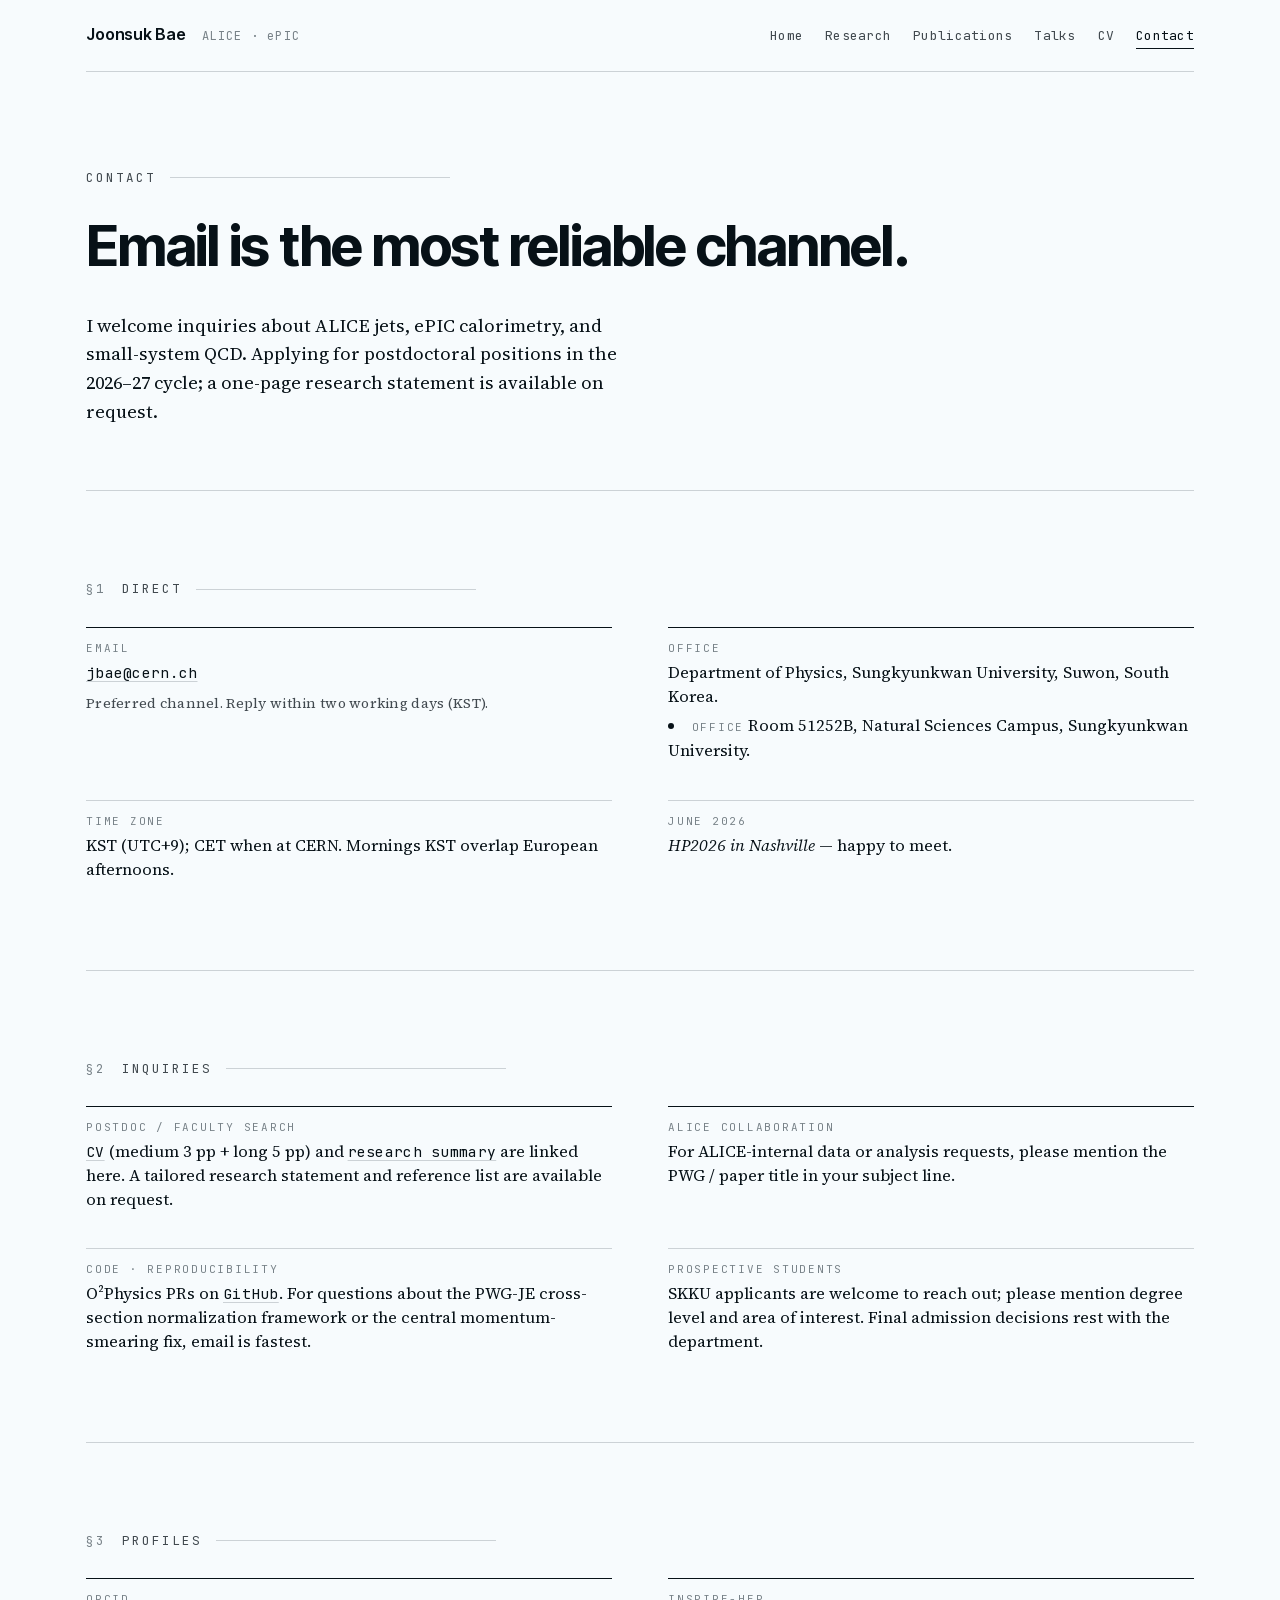
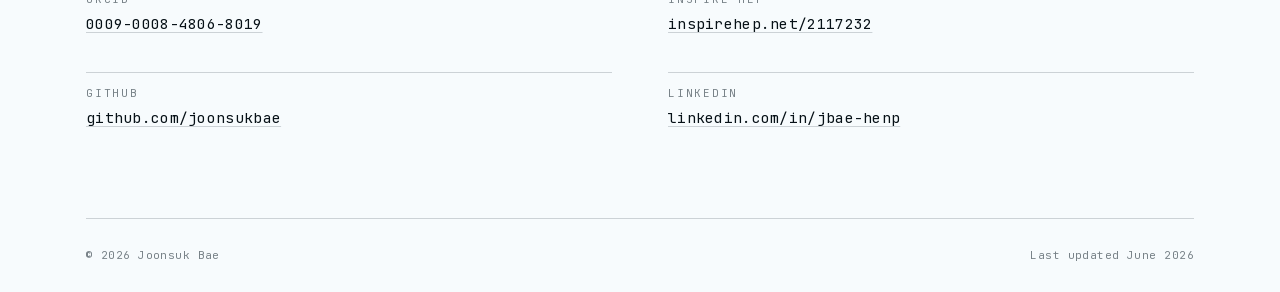
==== commit a1c77c5c: "Contact: office 51252B; paper wording → targeted late 2026 Co-Authored-By: Claude Fable 5 <noreply@a" ====
--- a/contact/index.html
+++ b/contact/index.html
@@ -54,6 +54,10 @@
         <div class="contact-list__row">
           <span class="contact-list__label">Office</span>
           <span class="contact-list__value">Department of Physics, Sungkyunkwan University, Suwon, South Korea.</span>
+        </li>
+        <li class="contact-list__item">
+          <span class="contact-list__label">Office</span>
+          <span class="contact-list__value">Room 51252B, Natural Sciences Campus, Sungkyunkwan University.</span>
         </div>
         <div class="contact-list__row">
           <span class="contact-list__label">Time zone</span>
--- a/assets/css/style.css
+++ b/assets/css/style.css
@@ -37,6 +37,8 @@
    tokens
    ---------------------------------------------------------------- */
 :root {
+  color-scheme: light dark;
+
   --paper:   oklch(98.5% 0.005 240);
   --paper-2: oklch(96.5% 0.005 240);
   --ink:     oklch(17%   0.02  240);
@@ -55,6 +57,22 @@
   --pad-x: 36px;
 }
 
+@media (prefers-color-scheme: dark) {
+  :root {
+    --paper:   oklch(15%   0.012 240);
+    --paper-2: oklch(20%   0.014 240);
+    --ink:     oklch(94%   0.008 240);
+    --ink-2:   oklch(72%   0.012 240);
+    --ink-3:   oklch(52%   0.012 240);
+    --rule:    oklch(32%   0.014 240);
+    --rule-2:  oklch(26%   0.010 240);
+    --signal:  oklch(66%   0.22  25);
+    --cool:    oklch(62%   0.08  220);
+  }
+}
+
+::selection { background: var(--signal); color: var(--paper); }
+
 /* ----------------------------------------------------------------
    reset + base
    ---------------------------------------------------------------- */
@@ -129,15 +147,15 @@
 .topbar__name {
   font-family: var(--f-display);
   font-weight: 600;
-  font-size: 14px;
-  letter-spacing: -0.005em;
+  font-size: 16px;
+  letter-spacing: -0.008em;
   color: var(--ink);
   text-decoration: none;
 }
 .topbar__name:hover { color: var(--signal); }
 .topbar__aff {
   font-family: var(--f-mono);
-  font-size: 11px;
+  font-size: 12px;
   letter-spacing: 0.10em;
   color: var(--ink-3);
 }
@@ -145,7 +163,7 @@
   display: flex;
   gap: 22px;
   font-family: var(--f-mono);
-  font-size: 12px;
+  font-size: 13px;
   letter-spacing: 0.02em;
   color: var(--ink-2);
 }
@@ -168,8 +186,8 @@
    ---------------------------------------------------------------- */
 .eyebrow {
   font-family: var(--f-mono);
-  font-size: 11px;
-  letter-spacing: 0.18em;
+  font-size: 12.5px;
+  letter-spacing: 0.16em;
   color: var(--ink-2);
   text-transform: uppercase;
   margin-bottom: 28px;
@@ -265,6 +283,17 @@
   letter-spacing: 0.08em;
   font-weight: 500;
 }
+.artifact__interp {
+  font-family: var(--f-body);
+  font-size: 14.5px;
+  line-height: 1.55;
+  letter-spacing: 0;
+  color: var(--ink);
+  margin-top: 12px;
+  padding-top: 10px;
+  border-top: 1px solid var(--rule);
+  max-width: 64ch;
+}
 
 /* ----------------------------------------------------------------
    sidebar / meta-block (shared right column)
@@ -272,8 +301,8 @@
 .sidebar__label,
 .meta-block__label {
   font-family: var(--f-mono);
-  font-size: 11px;
-  letter-spacing: 0.18em;
+  font-size: 12px;
+  letter-spacing: 0.16em;
   text-transform: uppercase;
   color: var(--ink);
   margin-bottom: 14px;
@@ -729,22 +758,95 @@
 /* ----------------------------------------------------------------
    responsive
    ---------------------------------------------------------------- */
+@media (max-width: 1100px) {
+  :root { --pad-x: 28px; }
+  .tmark .lbl { width: 150px; }
+}
+
 @media (max-width: 920px) {
   :root { --pad-x: 24px; }
   .artifact,
   .section--with-meta { grid-template-columns: minmax(0, 1fr); gap: 40px; }
   .section--with-meta > .section__meta { grid-column: 1; grid-row: auto; }
   .program { grid-template-columns: 1fr; gap: 32px; }
-  .topbar { flex-direction: column; align-items: flex-start; gap: 12px; }
-  .topbar__links { flex-wrap: wrap; gap: 14px; }
+  .topbar { flex-direction: column; align-items: flex-start; gap: 12px; padding: 18px 0; }
+  .topbar__links { flex-wrap: wrap; gap: 14px 18px; }
   .contact { grid-template-columns: 1fr; gap: 24px; align-items: start; }
   .contact__cta { text-align: left; }
   .contact-list { grid-template-columns: 1fr; gap: 24px; }
-  .entry { grid-template-columns: 110px minmax(0, 1fr); }
-  .entry__tags { grid-column: 1 / -1; flex-direction: row; flex-wrap: wrap; align-items: flex-start; }
-  .trajectory { padding: 90px 0 100px; }
-  .tmark .lbl { width: 130px; }
-  .tmark .what { font-size: 12px; }
+  .entry { grid-template-columns: 96px minmax(0, 1fr); }
+  .entry__tags { grid-column: 1 / -1; flex-direction: row; flex-wrap: wrap; align-items: flex-start; margin-top: 4px; }
+}
+
+@media (max-width: 700px) {
+  :root { --pad-x: 20px; }
+  html, body { font-size: 16px; }
+  html { overflow-x: hidden; }
+  .hero { padding: 56px 0 40px; }
+  .section { padding: 64px 0; }
+  .hero__h1 { font-size: clamp(1.7rem, 7.5vw, 2.3rem); letter-spacing: -0.018em; max-width: none; }
+  .section__h2 { font-size: clamp(1.4rem, 5.5vw, 1.9rem); letter-spacing: -0.016em; }
+  .hero__sub, .section__lede { font-size: 16.5px; }
+  .eyebrow { flex-wrap: wrap; gap: 8px; }
+  .eyebrow::after { display: none; }
+  /* long URL/ID/email strings allowed to break */
+  .artifact__cap, .meta-block dd, .sidebar__group dd { overflow-wrap: anywhere; }
+  .dl-rows dd, .contact-list__value { overflow-wrap: anywhere; }
+  .contact-list__value a { word-break: break-all; }
+  .topbar__left { flex-wrap: wrap; gap: 8px 14px; }
+  .cta__meta { font-size: 10.5px; }
+  .artifact { margin-top: 56px; }
+  .artifact__plot { padding: 8px; }
+  .dl-rows { grid-template-columns: 1fr; row-gap: 8px; }
+  .dl-rows dt { padding-top: 12px; border-top: 1px solid var(--rule); margin-top: 4px; }
+  .dl-rows dt:first-child { border-top: 1px solid var(--ink); }
+  .cta { flex-direction: column; align-items: flex-start; gap: 8px; padding: 14px 16px; }
+  .cta__lead { flex-direction: column; gap: 4px; }
+  .contact__cta a { padding: 6px 0; }
+  .topbar__links { font-size: 12px; gap: 10px 16px; }
+
+  /* trajectory → vertical timeline */
+  .trajectory { padding: 8px 0 24px; }
+  .trajectory__years { display: none; }
+  .trajectory__rule {
+    top: 0; bottom: 0;
+    left: 8px;
+    width: 1px;
+    height: auto;
+    right: auto;
+    margin-top: 0;
+  }
+  .tmark {
+    position: relative;
+    top: auto;
+    left: 0 !important;
+    width: 100%;
+    margin: 20px 0;
+    padding-left: 32px;
+  }
+  .tmark .dot {
+    left: 4px;
+    top: 6px;
+  }
+  .tmark.signal .dot {
+    left: 3px;
+    top: 5px;
+  }
+  .tmark .lbl {
+    position: relative;
+    top: auto !important;
+    bottom: auto !important;
+    width: 100%;
+    left: 0;
+  }
+  .tmark .what { font-size: 14.5px; }
+}
+
+@media (max-width: 420px) {
+  :root { --pad-x: 16px; }
+  .topbar__name { font-size: 15px; }
+  .entry { grid-template-columns: 1fr; gap: 6px; padding: 18px 0; }
+  .entry__when { font-size: 11px; letter-spacing: 0.06em; }
 }
 
 @media (prefers-reduced-motion: reduce) {
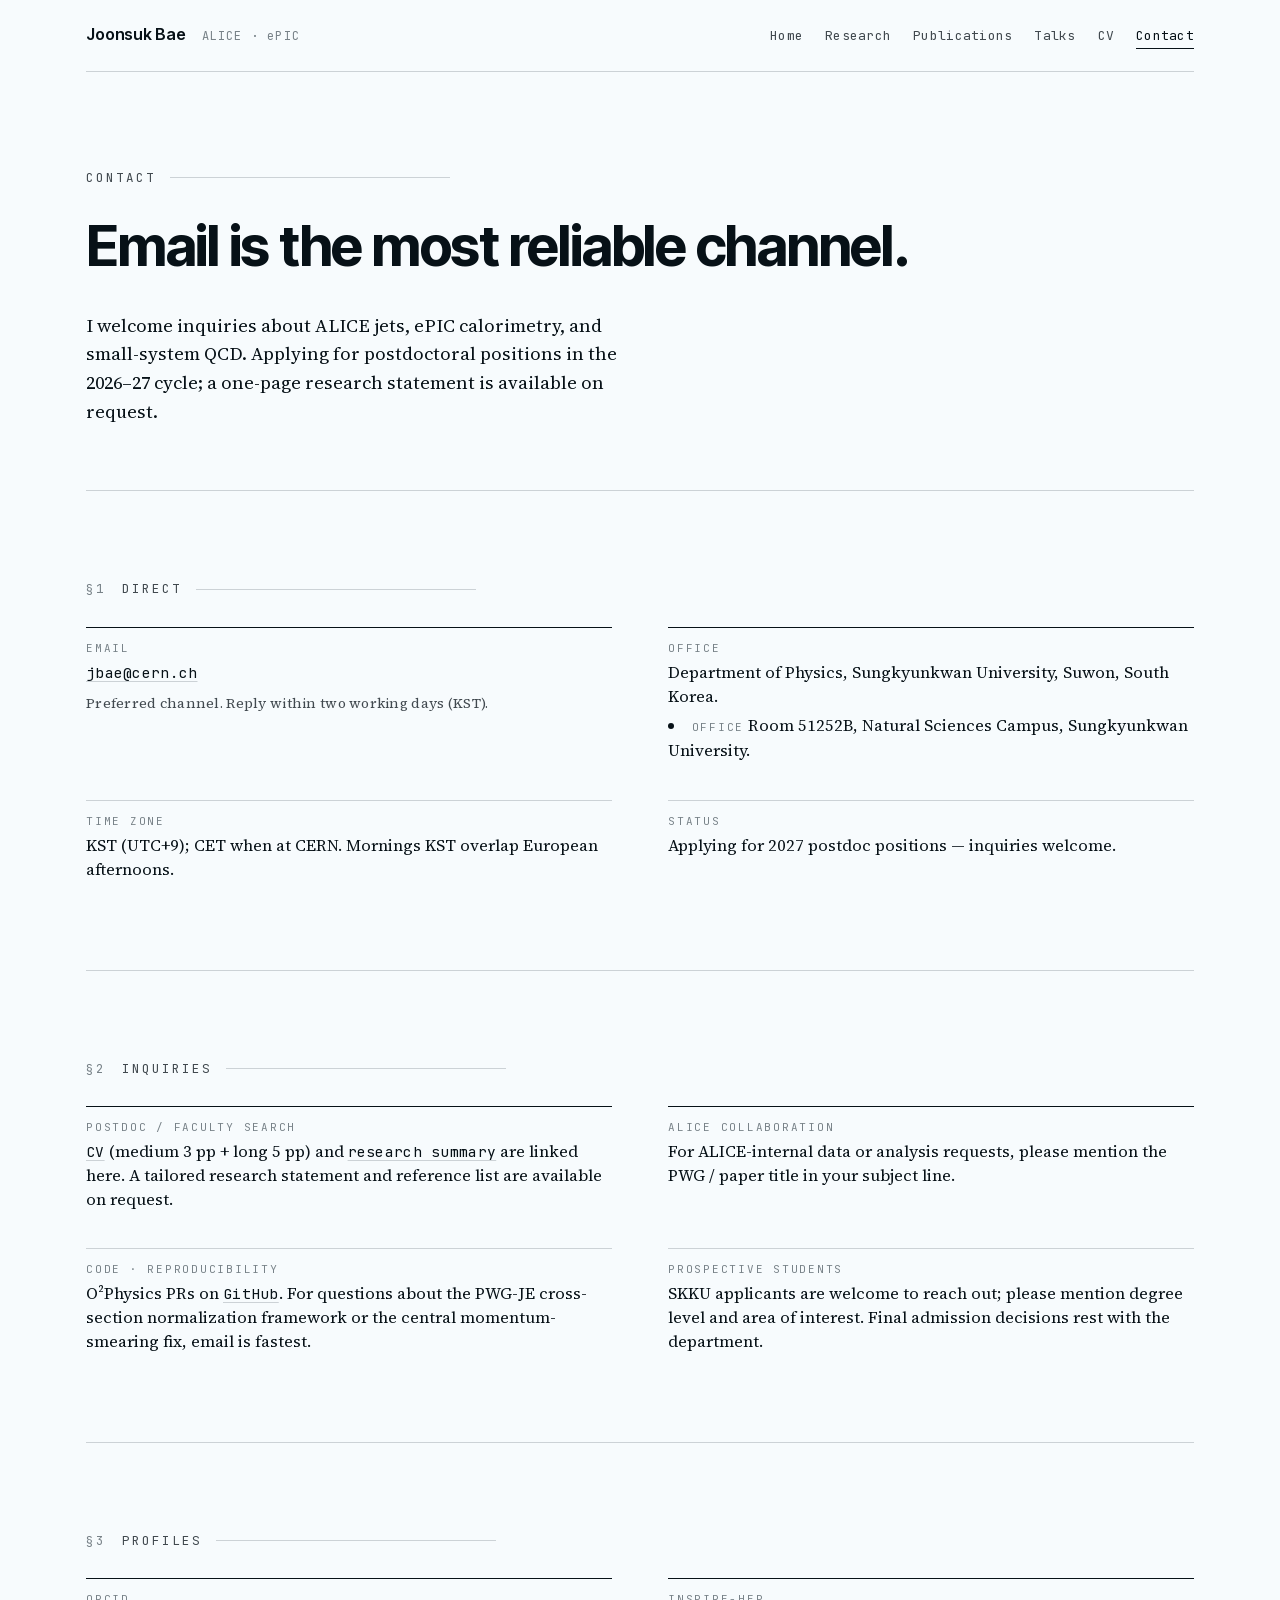
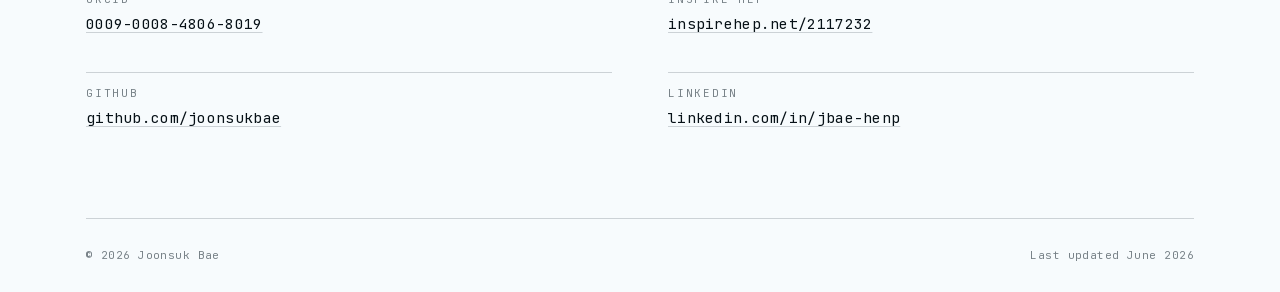
==== commit 3294fcc0: "Contact: retire stale HP2026 meet-up row Co-Authored-By: Claude Fable 5 <noreply@anthropic.com> Clau" ====
--- a/contact/index.html
+++ b/contact/index.html
@@ -64,8 +64,8 @@
           <span class="contact-list__value">KST (UTC+9); CET when at CERN. Mornings KST overlap European afternoons.</span>
         </div>
         <div class="contact-list__row">
-          <span class="contact-list__label">June 2026</span>
-          <span class="contact-list__value"><em>HP2026 in Nashville</em> — happy to meet.</span>
+          <span class="contact-list__label">Status</span>
+          <span class="contact-list__value">Applying for 2027 postdoc positions — inquiries welcome.</span>
         </div>
       </div>
     </section>
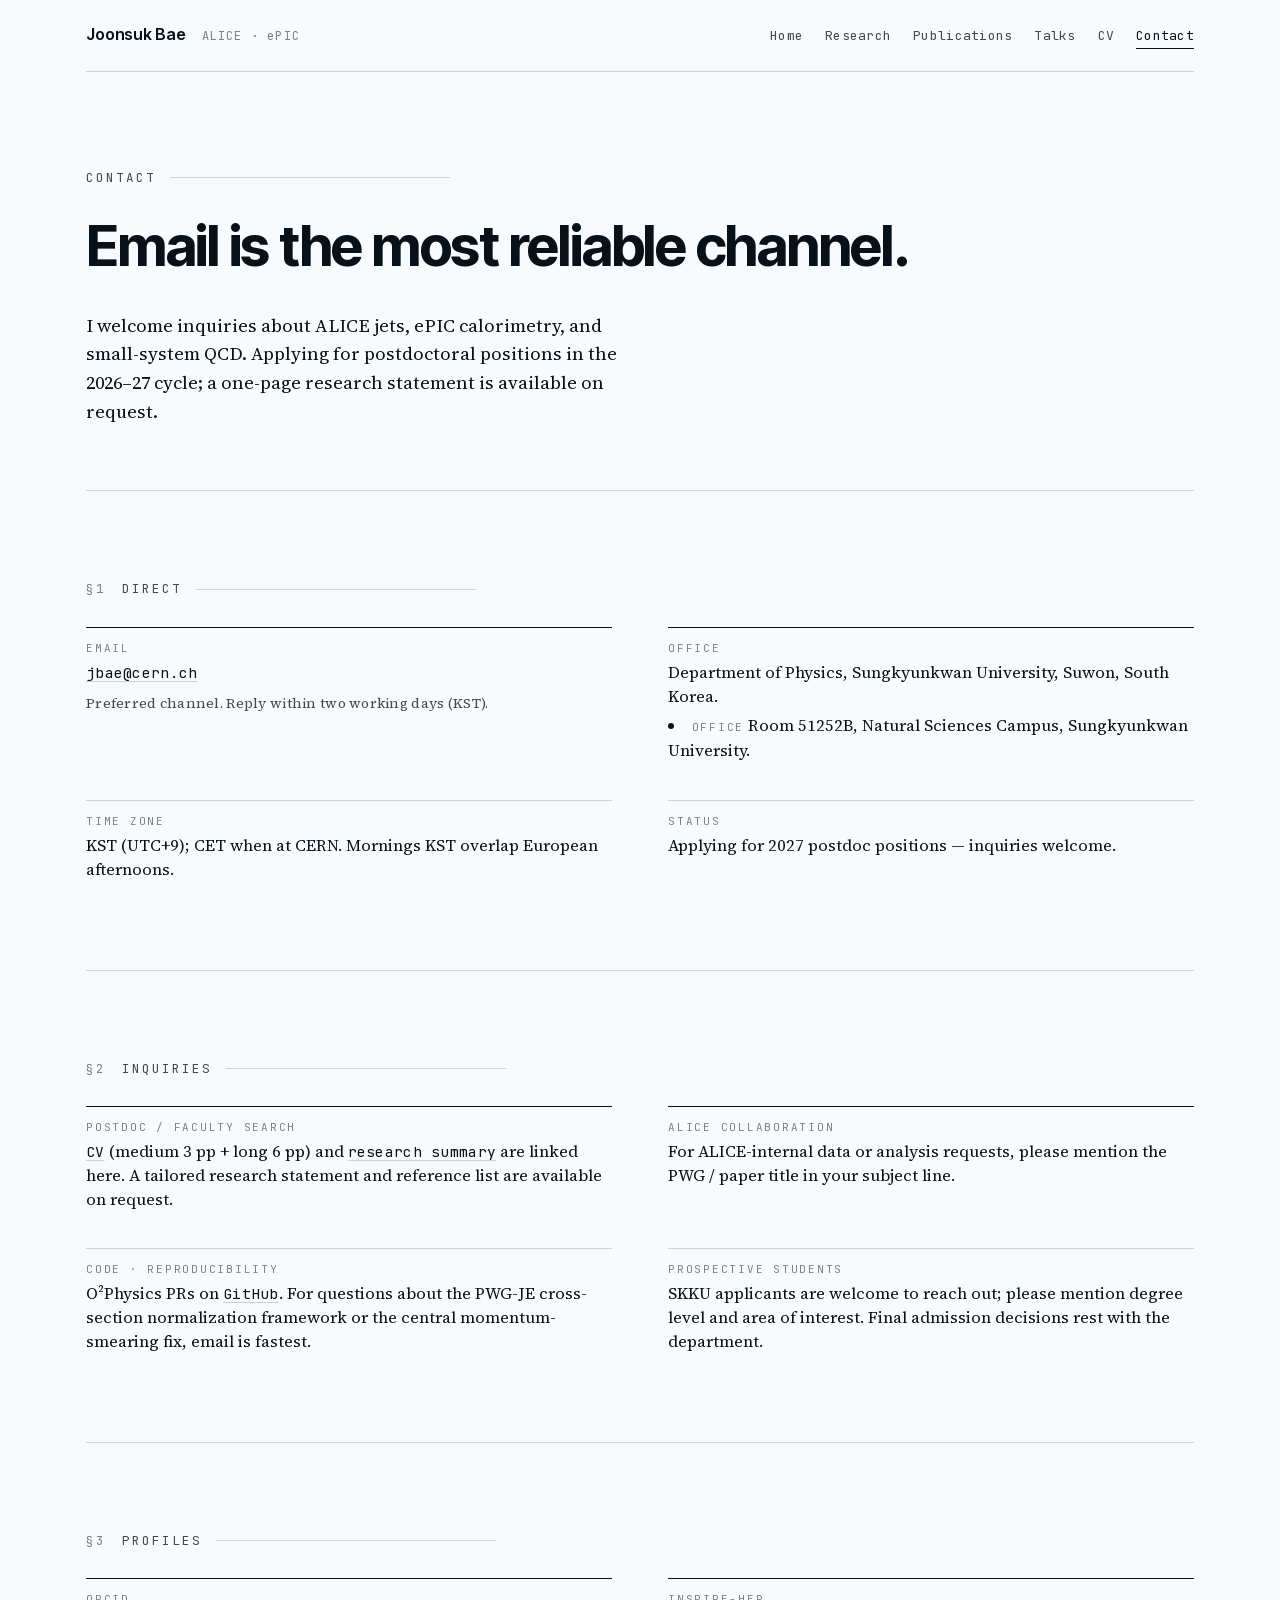
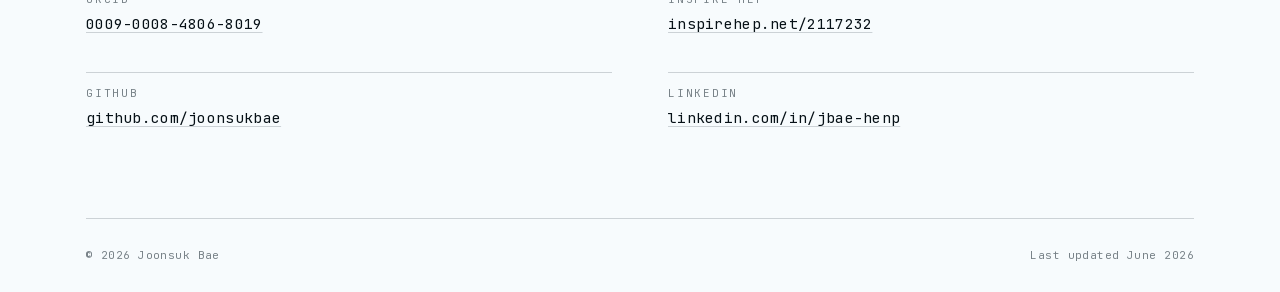
==== commit 3f4e94c2: "CV page-count labels 5pp -> 6pp on contact/talks pages Co-Authored-By: Claude Fable 5 <noreply@anthr" ====
--- a/contact/index.html
+++ b/contact/index.html
@@ -77,7 +77,7 @@
         <div class="contact-list__row">
           <span class="contact-list__label">Postdoc / faculty search</span>
           <span class="contact-list__value">
-            <a href="../cv/">CV</a> (medium 3 pp + long 5 pp) and
+            <a href="../cv/">CV</a> (medium 3 pp + long 6 pp) and
             <a href="../research/">research summary</a> are linked here.
             A tailored research statement and reference list are available on request.
           </span>
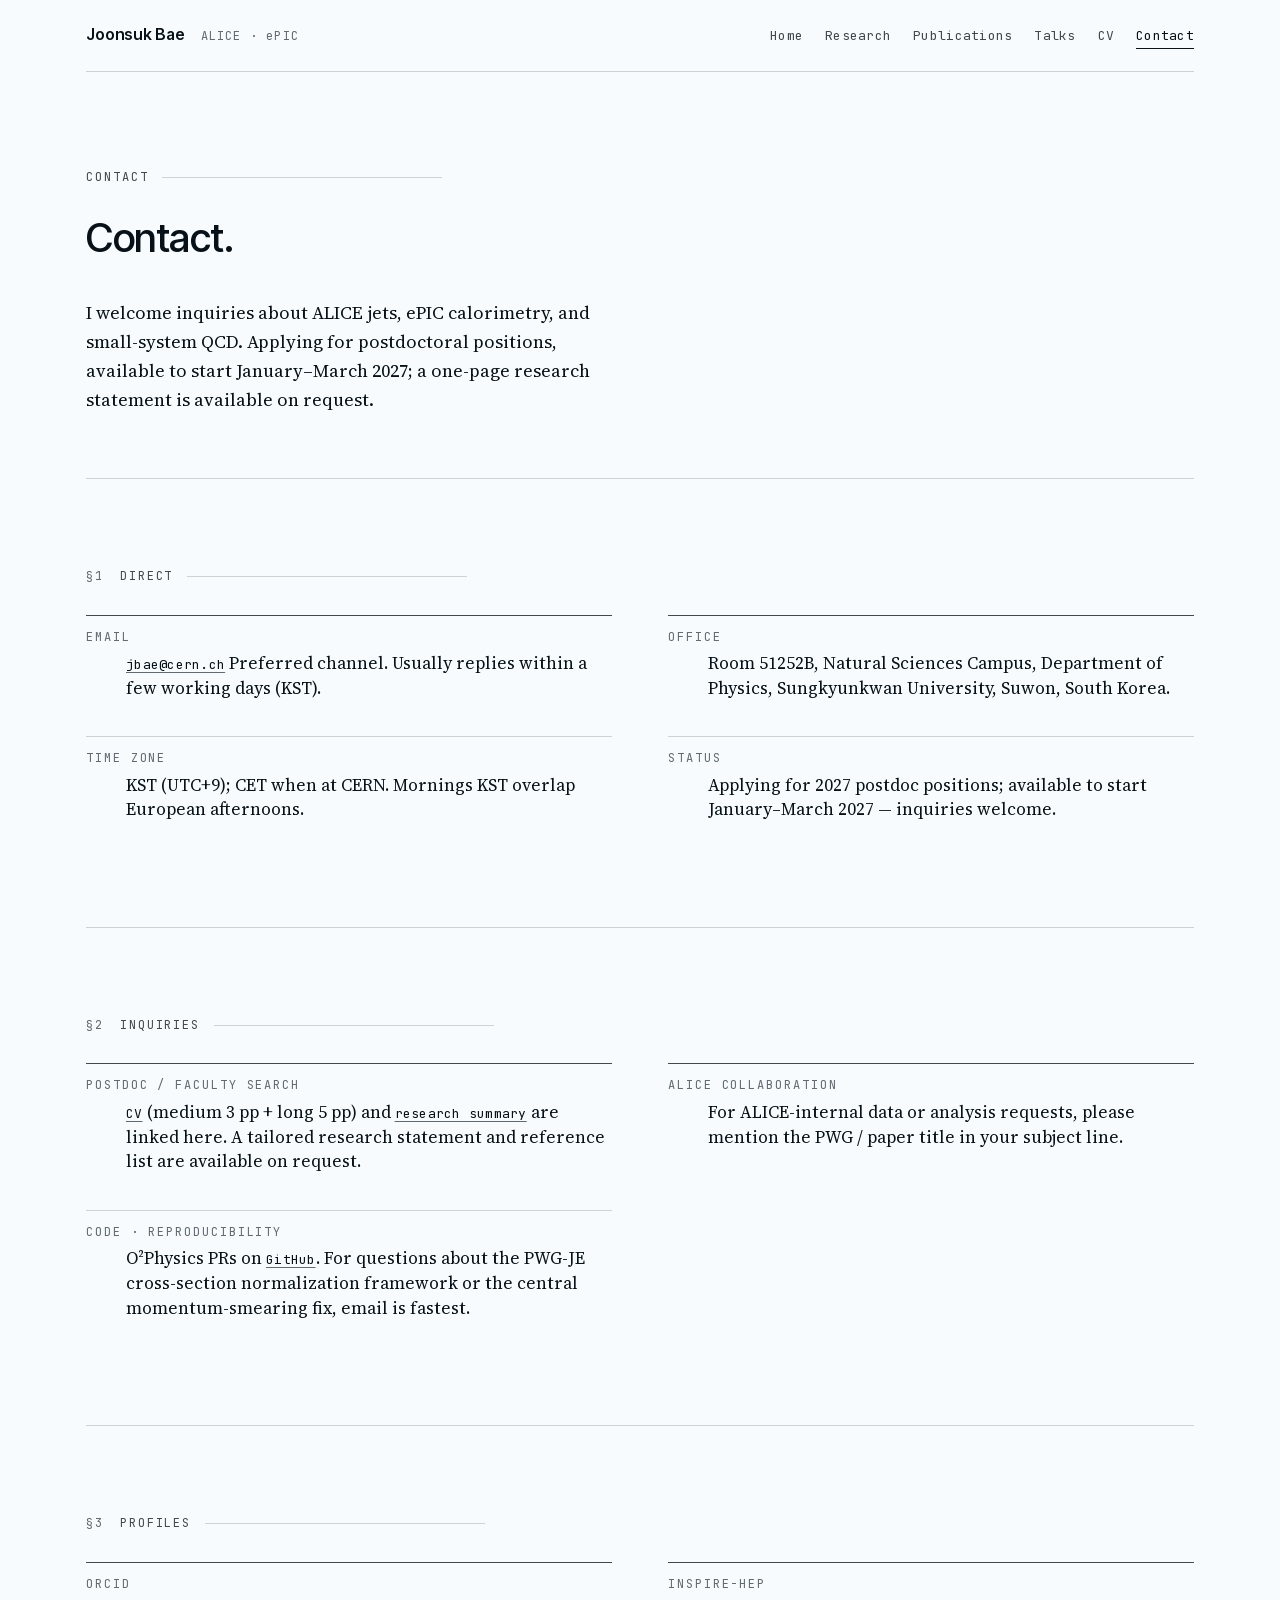
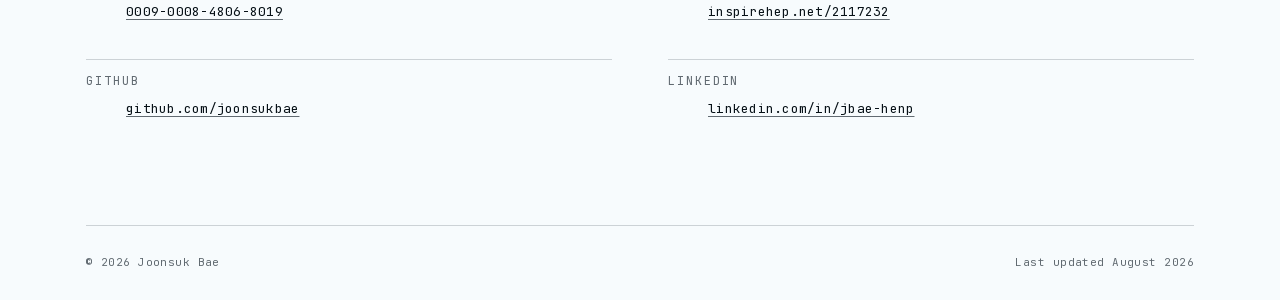
==== commit 4224f8a9: "Homepage: full audit pass — facts synced to CV, lighter type scale, layout and a11y fixes - factual:" ====
--- a/contact/index.html
+++ b/contact/index.html
@@ -5,11 +5,30 @@
   <meta name="viewport" content="width=device-width, initial-scale=1">
   <title>Contact — Joonsuk Bae</title>
   <meta name="description" content="Contact details and inquiry guidance for Joonsuk Bae — PhD candidate, ALICE Run 3 jets, ePIC BIC.">
+  <meta name="robots" content="index, follow, max-image-preview:large, max-snippet:-1">
+  <meta name="author" content="Joonsuk Bae">
   <link rel="canonical" href="https://joonsukbae.com/contact/">
   <meta property="og:title" content="Contact — Joonsuk Bae">
-  <meta name="theme-color" content="#f6f7fa">
+  <meta property="og:type" content="profile">
+  <meta property="og:url" content="https://joonsukbae.com/contact/">
+  <meta property="og:description" content="Contact details and inquiry guidance for Joonsuk Bae — PhD candidate, ALICE Run 3 jets, ePIC BIC.">
+  <meta property="og:site_name" content="Joonsuk Bae">
+  <meta property="og:locale" content="en_US">
+  <meta property="og:image" content="https://joonsukbae.com/assets/img/og-card.png">
+  <meta property="og:image:width" content="1200">
+  <meta property="og:image:height" content="630">
+  <meta property="og:image:alt" content="Joonsuk Bae — R-dependent charged-particle jet cross-section ratios, ALICE Run 3, pp at 13.6 TeV">
+  <meta name="twitter:card" content="summary_large_image">
+  <meta name="twitter:title" content="Joonsuk Bae — ALICE Run 3 jets">
+  <meta name="twitter:description" content="Primary analyzer of the first ALICE Run 3 charged-particle jet measurement. Postdoc available Jan–Mar 2027.">
+  <meta name="twitter:image" content="https://joonsukbae.com/assets/img/og-card.png">
+  <meta name="theme-color" content="#f7fbfd" media="(prefers-color-scheme: light)">
+  <meta name="theme-color" content="#090e12" media="(prefers-color-scheme: dark)">
+  <link rel="preload" href="../assets/fonts/InterTight.woff2" as="font" type="font/woff2" crossorigin>
+  <link rel="preload" href="../assets/fonts/SourceSerif4.woff2" as="font" type="font/woff2" crossorigin>
+  <link rel="preload" href="../assets/fonts/JetBrainsMono.woff2" as="font" type="font/woff2" crossorigin>
   <link rel="stylesheet" href="../assets/css/style.css">
-  <link rel="icon" type="image/svg+xml" href="data:image/svg+xml,%3Csvg xmlns='http://www.w3.org/2000/svg' viewBox='0 0 32 32'%3E%3Crect width='32' height='32' fill='%23f6f7fa'/%3E%3Crect x='12' y='12' width='8' height='8' fill='%231a1f2a'/%3E%3C/svg%3E">
+  <link rel="icon" type="image/svg+xml" href="data:image/svg+xml,%3Csvg xmlns='http://www.w3.org/2000/svg' viewBox='0 0 32 32'%3E%3Crect width='32' height='32' fill='%23f7fbfd'/%3E%3Crect x='12' y='12' width='8' height='8' fill='%231a1f2a'/%3E%3C/svg%3E">
 </head>
 <body>
 <a class="skip" href="#main">Skip to content</a>
@@ -30,103 +49,97 @@
     </nav>
   </header>
 
-  <main id="main">
+  <main id="main" tabindex="-1">
 
     <section class="hero" style="padding-bottom: 32px;">
       <div class="eyebrow">Contact</div>
-      <h1 class="hero__h1">Email is the most reliable channel.</h1>
+      <h1 class="hero__h1">Contact.</h1>
       <p class="hero__sub">
         I welcome inquiries about ALICE jets, ePIC calorimetry, and
-        small-system QCD. Applying for postdoctoral positions in the 2026–27
-        cycle; a one-page research statement is available on request.
+        small-system QCD. Applying for postdoctoral positions, available to
+        start January–March 2027; a one-page research statement is available
+        on request.
       </p>
     </section>
 
     <!-- Direct -->
     <section class="section">
-      <div class="eyebrow"><span class="mark">§1</span> Direct</div>
-      <div class="contact-list">
+      <h2 class="eyebrow"><span class="mark">§1</span> Direct</h2>
+      <dl class="contact-list">
         <div class="contact-list__row">
-          <span class="contact-list__label">Email</span>
-          <span class="contact-list__value"><a href="mailto:jbae@cern.ch">jbae@cern.ch</a></span>
-          <span class="contact-list__label" style="margin-top: 4px; color: var(--ink-2); letter-spacing: 0.02em; text-transform: none; font-family: var(--f-body); font-size: 14px;">Preferred channel. Reply within two working days (KST).</span>
+          <dt class="contact-list__label">Email</dt>
+          <dd class="contact-list__value"><a href="mailto:jbae@cern.ch">jbae@cern.ch</a>
+            <span class="contact-list__note">Preferred channel. Usually replies within a few working days (KST).</span>
+          </dd>
         </div>
         <div class="contact-list__row">
-          <span class="contact-list__label">Office</span>
-          <span class="contact-list__value">Department of Physics, Sungkyunkwan University, Suwon, South Korea.</span>
-        </li>
-        <li class="contact-list__item">
-          <span class="contact-list__label">Office</span>
-          <span class="contact-list__value">Room 51252B, Natural Sciences Campus, Sungkyunkwan University.</span>
+          <dt class="contact-list__label">Office</dt>
+          <dd class="contact-list__value">Room 51252B, Natural Sciences Campus, Department of Physics, Sungkyunkwan University, Suwon, South Korea.</dd>
         </div>
         <div class="contact-list__row">
-          <span class="contact-list__label">Time zone</span>
-          <span class="contact-list__value">KST (UTC+9); CET when at CERN. Mornings KST overlap European afternoons.</span>
+          <dt class="contact-list__label">Time zone</dt>
+          <dd class="contact-list__value">KST (UTC+9); CET when at CERN. Mornings KST overlap European afternoons.</dd>
         </div>
         <div class="contact-list__row">
-          <span class="contact-list__label">Status</span>
-          <span class="contact-list__value">Applying for 2027 postdoc positions — inquiries welcome.</span>
+          <dt class="contact-list__label">Status</dt>
+          <dd class="contact-list__value">Applying for 2027 postdoc positions; available to start January–March 2027 — inquiries welcome.</dd>
         </div>
-      </div>
+      </dl>
     </section>
 
     <!-- Inquiries -->
     <section class="section">
-      <div class="eyebrow"><span class="mark">§2</span> Inquiries</div>
-      <div class="contact-list">
+      <h2 class="eyebrow"><span class="mark">§2</span> Inquiries</h2>
+      <dl class="contact-list">
         <div class="contact-list__row">
-          <span class="contact-list__label">Postdoc / faculty search</span>
-          <span class="contact-list__value">
-            <a href="../cv/">CV</a> (medium 3 pp + long 6 pp) and
+          <dt class="contact-list__label">Postdoc / faculty search</dt>
+          <dd class="contact-list__value">
+            <a href="../cv/">CV</a> (medium 3 pp + long 5 pp) and
             <a href="../research/">research summary</a> are linked here.
             A tailored research statement and reference list are available on request.
-          </span>
+          </dd>
         </div>
         <div class="contact-list__row">
-          <span class="contact-list__label">ALICE collaboration</span>
-          <span class="contact-list__value">For ALICE-internal data or analysis requests, please mention the PWG / paper title in your subject line.</span>
+          <dt class="contact-list__label">ALICE collaboration</dt>
+          <dd class="contact-list__value">For ALICE-internal data or analysis requests, please mention the PWG / paper title in your subject line.</dd>
         </div>
         <div class="contact-list__row">
-          <span class="contact-list__label">Code · reproducibility</span>
-          <span class="contact-list__value">
+          <dt class="contact-list__label">Code · reproducibility</dt>
+          <dd class="contact-list__value">
             O²Physics PRs on <a href="https://github.com/joonsukbae">GitHub</a>. For questions about the PWG-JE cross-section normalization framework or the central momentum-smearing fix, email is fastest.
-          </span>
+          </dd>
         </div>
-        <div class="contact-list__row">
-          <span class="contact-list__label">Prospective students</span>
-          <span class="contact-list__value">SKKU applicants are welcome to reach out; please mention degree level and area of interest. Final admission decisions rest with the department.</span>
-        </div>
-      </div>
+      </dl>
     </section>
 
     <!-- Profiles -->
     <section class="section">
-      <div class="eyebrow"><span class="mark">§3</span> Profiles</div>
-      <div class="contact-list">
+      <h2 class="eyebrow"><span class="mark">§3</span> Profiles</h2>
+      <dl class="contact-list">
         <div class="contact-list__row">
-          <span class="contact-list__label">ORCID</span>
-          <span class="contact-list__value"><a href="https://orcid.org/0009-0008-4806-8019">0009-0008-4806-8019</a></span>
+          <dt class="contact-list__label">ORCID</dt>
+          <dd class="contact-list__value"><a href="https://orcid.org/0009-0008-4806-8019">0009-0008-4806-8019</a></dd>
         </div>
         <div class="contact-list__row">
-          <span class="contact-list__label">INSPIRE-HEP</span>
-          <span class="contact-list__value"><a href="https://inspirehep.net/authors/2117232">inspirehep.net/2117232</a></span>
+          <dt class="contact-list__label">INSPIRE-HEP</dt>
+          <dd class="contact-list__value"><a href="https://inspirehep.net/authors/2117232">inspirehep.net/2117232</a></dd>
         </div>
         <div class="contact-list__row">
-          <span class="contact-list__label">GitHub</span>
-          <span class="contact-list__value"><a href="https://github.com/joonsukbae">github.com/joonsukbae</a></span>
+          <dt class="contact-list__label">GitHub</dt>
+          <dd class="contact-list__value"><a href="https://github.com/joonsukbae">github.com/joonsukbae</a></dd>
         </div>
         <div class="contact-list__row">
-          <span class="contact-list__label">LinkedIn</span>
-          <span class="contact-list__value"><a href="https://www.linkedin.com/in/jbae-henp/">linkedin.com/in/jbae-henp</a></span>
+          <dt class="contact-list__label">LinkedIn</dt>
+          <dd class="contact-list__value"><a href="https://www.linkedin.com/in/jbae-henp/">linkedin.com/in/jbae-henp</a></dd>
         </div>
-      </div>
+      </dl>
     </section>
 
   </main>
 
   <footer class="site-foot">
     <div>&copy; 2026 Joonsuk Bae</div>
-    <div>Last updated June 2026</div>
+    <div>Last updated August 2026</div>
   </footer>
 
 </div>
--- a/assets/css/style.css
+++ b/assets/css/style.css
@@ -40,14 +40,12 @@
   color-scheme: light dark;
 
   --paper:   oklch(98.5% 0.005 240);
-  --paper-2: oklch(96.5% 0.005 240);
   --ink:     oklch(17%   0.02  240);
   --ink-2:   oklch(40%   0.015 240);
-  --ink-3:   oklch(60%   0.015 240);
+  --ink-3:   oklch(52%   0.015 240);   /* 5.26:1 on --paper */
   --rule:    oklch(86%   0.008 240);
   --rule-2:  oklch(92%   0.005 240);
   --signal:  oklch(58%   0.20  25);
-  --cool:    oklch(50%   0.06  220);
 
   --f-display: 'Inter Tight', system-ui, sans-serif;
   --f-body:    'Source Serif 4', Georgia, serif;
@@ -59,15 +57,13 @@
 
 @media (prefers-color-scheme: dark) {
   :root {
-    --paper:   oklch(15%   0.012 240);
-    --paper-2: oklch(20%   0.014 240);
-    --ink:     oklch(94%   0.008 240);
+    --paper:   oklch(16%   0.012 240);
+    --ink:     oklch(90%   0.008 240);
     --ink-2:   oklch(72%   0.012 240);
-    --ink-3:   oklch(52%   0.012 240);
+    --ink-3:   oklch(62%   0.012 240);   /* 5.41:1 on --paper */
     --rule:    oklch(32%   0.014 240);
     --rule-2:  oklch(26%   0.010 240);
     --signal:  oklch(66%   0.22  25);
-    --cool:    oklch(62%   0.08  220);
   }
 }
 
@@ -83,20 +79,18 @@
   background: var(--paper);
   color: var(--ink);
   font-family: var(--f-body);
-  font-size: 16.5px;
-  line-height: 1.55;
-  -webkit-font-smoothing: antialiased;
-  -moz-osx-font-smoothing: grayscale;
+  line-height: 1.62;
   text-rendering: optimizeLegibility;
   font-feature-settings: 'kern', 'liga';
 }
 
-body { min-height: 100vh; }
+html { font-size: 106.25%; }   /* 17px at a 16px default, still honors user preference */
+body { font-size: 1rem; min-height: 100vh; }
 
 a {
   color: inherit;
   text-decoration: underline;
-  text-decoration-color: var(--rule);
+  text-decoration-color: var(--ink-3);
   text-underline-offset: 3px;
   text-decoration-thickness: 1px;
   transition: text-decoration-color 0.15s, color 0.15s;
@@ -107,6 +101,7 @@
   outline-offset: 3px;
   border-radius: 2px;
 }
+main:focus { outline: none; }
 
 .skip {
   position: absolute;
@@ -125,6 +120,8 @@
   font-weight: inherit;
 }
 .mono { font-family: var(--f-mono); }
+
+strong, b { font-weight: 560; }
 
 [data-tnum] { font-variant-numeric: tabular-nums; }
 
@@ -146,7 +143,7 @@
 .topbar__left { display: flex; align-items: baseline; gap: 16px; }
 .topbar__name {
   font-family: var(--f-display);
-  font-weight: 600;
+  font-weight: 580;
   font-size: 16px;
   letter-spacing: -0.008em;
   color: var(--ink);
@@ -186,7 +183,7 @@
    ---------------------------------------------------------------- */
 .eyebrow {
   font-family: var(--f-mono);
-  font-size: 12.5px;
+  font-size: 12px;
   letter-spacing: 0.16em;
   color: var(--ink-2);
   text-transform: uppercase;
@@ -206,29 +203,28 @@
   color: var(--ink-3);
   margin-right: 2px;
 }
+h2.eyebrow { font-size: 12px; font-weight: 400; margin: 0 0 28px; }
 
 /* ----------------------------------------------------------------
    hero
    ---------------------------------------------------------------- */
-.hero { padding: 96px 0 64px; }
+.hero { padding: 96px 0 88px; }
 
 .hero__h1 {
   font-family: var(--f-display);
-  font-size: clamp(2.2rem, 4.4vw, 3.6rem);
-  font-weight: 700;
-  line-height: 1.07;
-  letter-spacing: -0.022em;
+  font-size: clamp(2rem, 3.1vw, 2.6rem);
+  font-weight: 520;
+  line-height: 1.16;
+  letter-spacing: -0.012em;
   margin: 0 0 36px;
   max-width: 24ch;
   color: var(--ink);
   font-feature-settings: 'kern', 'liga', 'ss01';
 }
-.hero__h1 .var { font-weight: 500; }
-
 .hero__sub {
   font-family: var(--f-body);
-  font-size: 18.5px;
-  line-height: 1.55;
+  font-size: 18px;
+  line-height: 1.62;
   max-width: 60ch;
   color: var(--ink);
   margin: 0 0 32px;
@@ -246,11 +242,10 @@
   padding: 8px 0;
   border-top: 1px solid var(--ink);
   border-bottom: 1px solid var(--ink);
-  margin-top: 12px;
 }
 .hero__avail .signal {
   color: var(--signal);
-  font-size: 9px;
+  font-size: 10px;
   line-height: 1;
 }
 
@@ -285,8 +280,8 @@
 }
 .artifact__interp {
   font-family: var(--f-body);
-  font-size: 14.5px;
-  line-height: 1.55;
+  font-size: 15.5px;
+  line-height: 1.62;
   letter-spacing: 0;
   color: var(--ink);
   margin-top: 12px;
@@ -307,12 +302,12 @@
   color: var(--ink);
   margin-bottom: 14px;
   padding-bottom: 9px;
-  border-bottom: 1px solid var(--ink);
+  border-bottom: 1px solid var(--ink-2);
 }
 .sidebar__group,
 .meta-block {
   font-family: var(--f-mono);
-  font-size: 12.5px;
+  font-size: 12px;
   line-height: 1.7;
 }
 .sidebar__group + .sidebar__group {
@@ -353,20 +348,19 @@
 .section { padding: 88px 0; border-top: 1px solid var(--rule); }
 .section__h2 {
   font-family: var(--f-display);
-  font-size: clamp(1.7rem, 2.8vw, 2.3rem);
-  font-weight: 700;
-  line-height: 1.12;
-  letter-spacing: -0.02em;
+  font-size: clamp(1.4rem, 2.1vw, 1.75rem);
+  font-weight: 540;
+  line-height: 1.22;
+  letter-spacing: -0.010em;
   color: var(--ink);
   margin: 0 0 28px;
   max-width: 30ch;
   font-feature-settings: 'kern', 'liga', 'ss01';
 }
-.section__h2 .var { font-weight: 500; }
 .section__lede {
   font-family: var(--f-body);
-  font-size: 17.5px;
-  line-height: 1.6;
+  font-size: 18px;
+  line-height: 1.62;
   max-width: 62ch;
   color: var(--ink);
   margin: 0 0 16px;
@@ -378,11 +372,10 @@
   font-size: 17px;
   line-height: 1.62;
   color: var(--ink);
-  margin: 0 0 14px;
+  margin: 0 0 22px;
 }
 .section__body p:last-child { margin-bottom: 0; }
 .section__body em { font-style: italic; }
-.section__body strong { font-weight: 600; }
 .section__body ul {
   list-style: none;
   margin: 8px 0 0;
@@ -392,8 +385,8 @@
   position: relative;
   padding-left: 20px;
   margin-bottom: 8px;
-  font-size: 16.5px;
-  line-height: 1.55;
+  font-size: 17px;
+  line-height: 1.62;
 }
 .section__body ul li::before {
   content: '';
@@ -409,14 +402,15 @@
 .section--with-meta {
   display: grid;
   grid-template-columns: minmax(0, 1fr) 232px;
-  gap: 56px;
+  grid-template-rows: auto 1fr;
+  gap: 0 56px;
   align-items: start;
 }
 .section--with-meta > .section__head,
 .section--with-meta > .section__body { grid-column: 1; }
 .section--with-meta > .section__meta {
   grid-column: 2;
-  grid-row: 1 / span 3;
+  grid-row: 1 / -1;
   align-self: start;
   padding-top: 4px;
 }
@@ -428,7 +422,7 @@
   display: grid;
   grid-template-columns: repeat(3, 1fr);
   gap: 36px;
-  margin-top: 8px;
+  margin-top: 48px;
 }
 .program__col {
   padding-top: 18px;
@@ -446,17 +440,16 @@
 .program__what {
   font-family: var(--f-display);
   font-size: 19px;
-  font-weight: 600;
+  font-weight: 580;
   line-height: 1.25;
-  letter-spacing: -0.012em;
+  letter-spacing: -0.006em;
   color: var(--ink);
   margin-bottom: 12px;
 }
-.program__what .var { font-weight: 500; }
 .program__why {
   font-family: var(--f-body);
   font-size: 15.5px;
-  line-height: 1.55;
+  line-height: 1.62;
   color: var(--ink-2);
 }
 
@@ -464,9 +457,9 @@
    §6 trajectory
    ---------------------------------------------------------------- */
 .trajectory {
-  margin-top: 16px;
+  margin-top: 0;
   position: relative;
-  padding: 120px 0 130px;
+  padding: 96px 0 96px;
 }
 .trajectory__rule {
   position: absolute;
@@ -485,9 +478,9 @@
   display: grid;
   grid-template-columns: repeat(6, 1fr);
   font-family: var(--f-mono);
-  font-size: 10px;
-  letter-spacing: 0.16em;
-  color: oklch(76% 0.005 240);
+  font-size: 11px;
+  letter-spacing: 0.12em;
+  color: var(--ink-3);
   pointer-events: none;
 }
 .trajectory__years span { text-align: left; padding-left: 2px; }
@@ -515,6 +508,7 @@
   width: 170px;
   left: -3px;
 }
+.tmark.end .lbl { left: auto; right: -3px; text-align: right; }
 .tmark.above .lbl { bottom: 22px; }
 .tmark.below .lbl { top: 42px; }
 .tmark .when {
@@ -526,7 +520,7 @@
 }
 .tmark .what {
   font-family: var(--f-body);
-  font-size: 14px;
+  font-size: 15.5px;
   line-height: 1.4;
   color: var(--ink);
   margin-top: 4px;
@@ -548,7 +542,7 @@
   border-top: 1px solid var(--rule);
   align-items: baseline;
 }
-.entry:first-child { border-top-color: var(--ink); border-top-width: 1px; }
+.entry:first-child { border-top-color: var(--ink-2); border-top-width: 1px; }
 .entry__when {
   font-family: var(--f-mono);
   font-size: 12px;
@@ -560,16 +554,16 @@
 .entry__title {
   font-family: var(--f-display);
   font-size: 17px;
-  font-weight: 600;
+  font-weight: 580;
   line-height: 1.3;
-  letter-spacing: -0.011em;
+  letter-spacing: -0.006em;
   color: var(--ink);
   margin-bottom: 6px;
 }
 .entry__title em { font-style: italic; font-family: var(--f-body); font-weight: 500; }
 .entry__meta {
   font-family: var(--f-body);
-  font-size: 14.5px;
+  font-size: 15.5px;
   line-height: 1.5;
   color: var(--ink-2);
 }
@@ -584,11 +578,11 @@
 }
 .tag {
   font-family: var(--f-mono);
-  font-size: 10.5px;
+  font-size: 11px;
   letter-spacing: 0.08em;
   text-transform: uppercase;
   padding: 3px 8px;
-  border: 1px solid var(--rule);
+  border: 1px solid var(--ink-3);
   color: var(--ink-2);
   white-space: nowrap;
 }
@@ -621,7 +615,7 @@
 }
 .dl-rows dt {
   font-family: var(--f-mono);
-  font-size: 11.5px;
+  font-size: 12px;
   letter-spacing: 0.10em;
   text-transform: uppercase;
   color: var(--ink-3);
@@ -630,7 +624,7 @@
 .dl-rows dd {
   margin: 0;
   font-family: var(--f-body);
-  font-size: 16.5px;
+  font-size: 17px;
   line-height: 1.55;
   color: var(--ink);
 }
@@ -679,27 +673,27 @@
   border-top: 1px solid var(--rule);
 }
 .contact-list__row:first-child,
-.contact-list__row:nth-child(2) { border-top-color: var(--ink); }
+.contact-list__row:nth-child(2) { border-top-color: var(--ink-2); }
 .contact-list__label {
   font-family: var(--f-mono);
-  font-size: 11px;
+  font-size: 12px;
   letter-spacing: 0.16em;
   text-transform: uppercase;
   color: var(--ink-3);
 }
 .contact-list__value {
   font-family: var(--f-body);
-  font-size: 16.5px;
+  font-size: 17px;
   line-height: 1.45;
   color: var(--ink);
 }
-.contact-list__value a { font-family: var(--f-mono); font-size: 14.5px; letter-spacing: 0.02em; }
+.contact-list__value a { font-family: var(--f-mono); font-size: 13px; letter-spacing: 0.02em; }
 
 /* ----------------------------------------------------------------
    end-of-page contact strip
    ---------------------------------------------------------------- */
 .contact {
-  padding: 96px 0 64px;
+  padding: 88px 0 64px;
   border-top: 1px solid var(--rule);
   display: grid;
   grid-template-columns: minmax(0, 1fr) auto;
@@ -708,10 +702,10 @@
 }
 .contact__h2 {
   font-family: var(--f-display);
-  font-size: clamp(1.8rem, 3.4vw, 2.6rem);
-  font-weight: 700;
-  letter-spacing: -0.02em;
-  line-height: 1.1;
+  font-size: clamp(1.45rem, 2.4vw, 1.9rem);
+  font-weight: 540;
+  letter-spacing: -0.012em;
+  line-height: 1.2;
   margin: 0 0 16px;
   max-width: 24ch;
   color: var(--ink);
@@ -779,14 +773,17 @@
 }
 
 @media (max-width: 700px) {
+  /* keep the last trajectory label left-aligned on the stacked mobile timeline */
+  .tmark.end .lbl { right: auto; text-align: left; }
+
   :root { --pad-x: 20px; }
-  html, body { font-size: 16px; }
-  html { overflow-x: hidden; }
+  html { font-size: 103.125%; }
   .hero { padding: 56px 0 40px; }
   .section { padding: 64px 0; }
-  .hero__h1 { font-size: clamp(1.7rem, 7.5vw, 2.3rem); letter-spacing: -0.018em; max-width: none; }
-  .section__h2 { font-size: clamp(1.4rem, 5.5vw, 1.9rem); letter-spacing: -0.016em; }
-  .hero__sub, .section__lede { font-size: 16.5px; }
+  .hero__h1 { font-size: clamp(1.62rem, 6.4vw, 1.95rem); letter-spacing: -0.010em; line-height: 1.2; max-width: none; }
+  .section__h2 { font-size: clamp(1.3rem, 4.8vw, 1.55rem); letter-spacing: -0.008em; line-height: 1.26; }
+  .section__h2 br { display: none; }
+  .hero__sub, .section__lede { font-size: 17px; }
   .eyebrow { flex-wrap: wrap; gap: 8px; }
   .eyebrow::after { display: none; }
   /* long URL/ID/email strings allowed to break */
@@ -839,7 +836,7 @@
     width: 100%;
     left: 0;
   }
-  .tmark .what { font-size: 14.5px; }
+  .tmark .what { font-size: 15.5px; }
 }
 
 @media (max-width: 420px) {
@@ -859,4 +856,10 @@
   .section { border-top: 1px solid #ccc; padding: 16pt 0; break-inside: avoid; }
   .hero { padding: 0; }
   .artifact { grid-template-columns: 1fr; }
-}
+  .section--with-meta { grid-template-columns: 1fr; gap: 12pt; }
+  .section__meta { grid-row: auto !important; }
+  .trajectory { padding: 0; }
+  .trajectory__rule, .trajectory__years { display: none; }
+  .tmark { position: static; width: auto; margin-bottom: 8pt; }
+  .tmark .lbl { position: static; width: auto; }
+}
